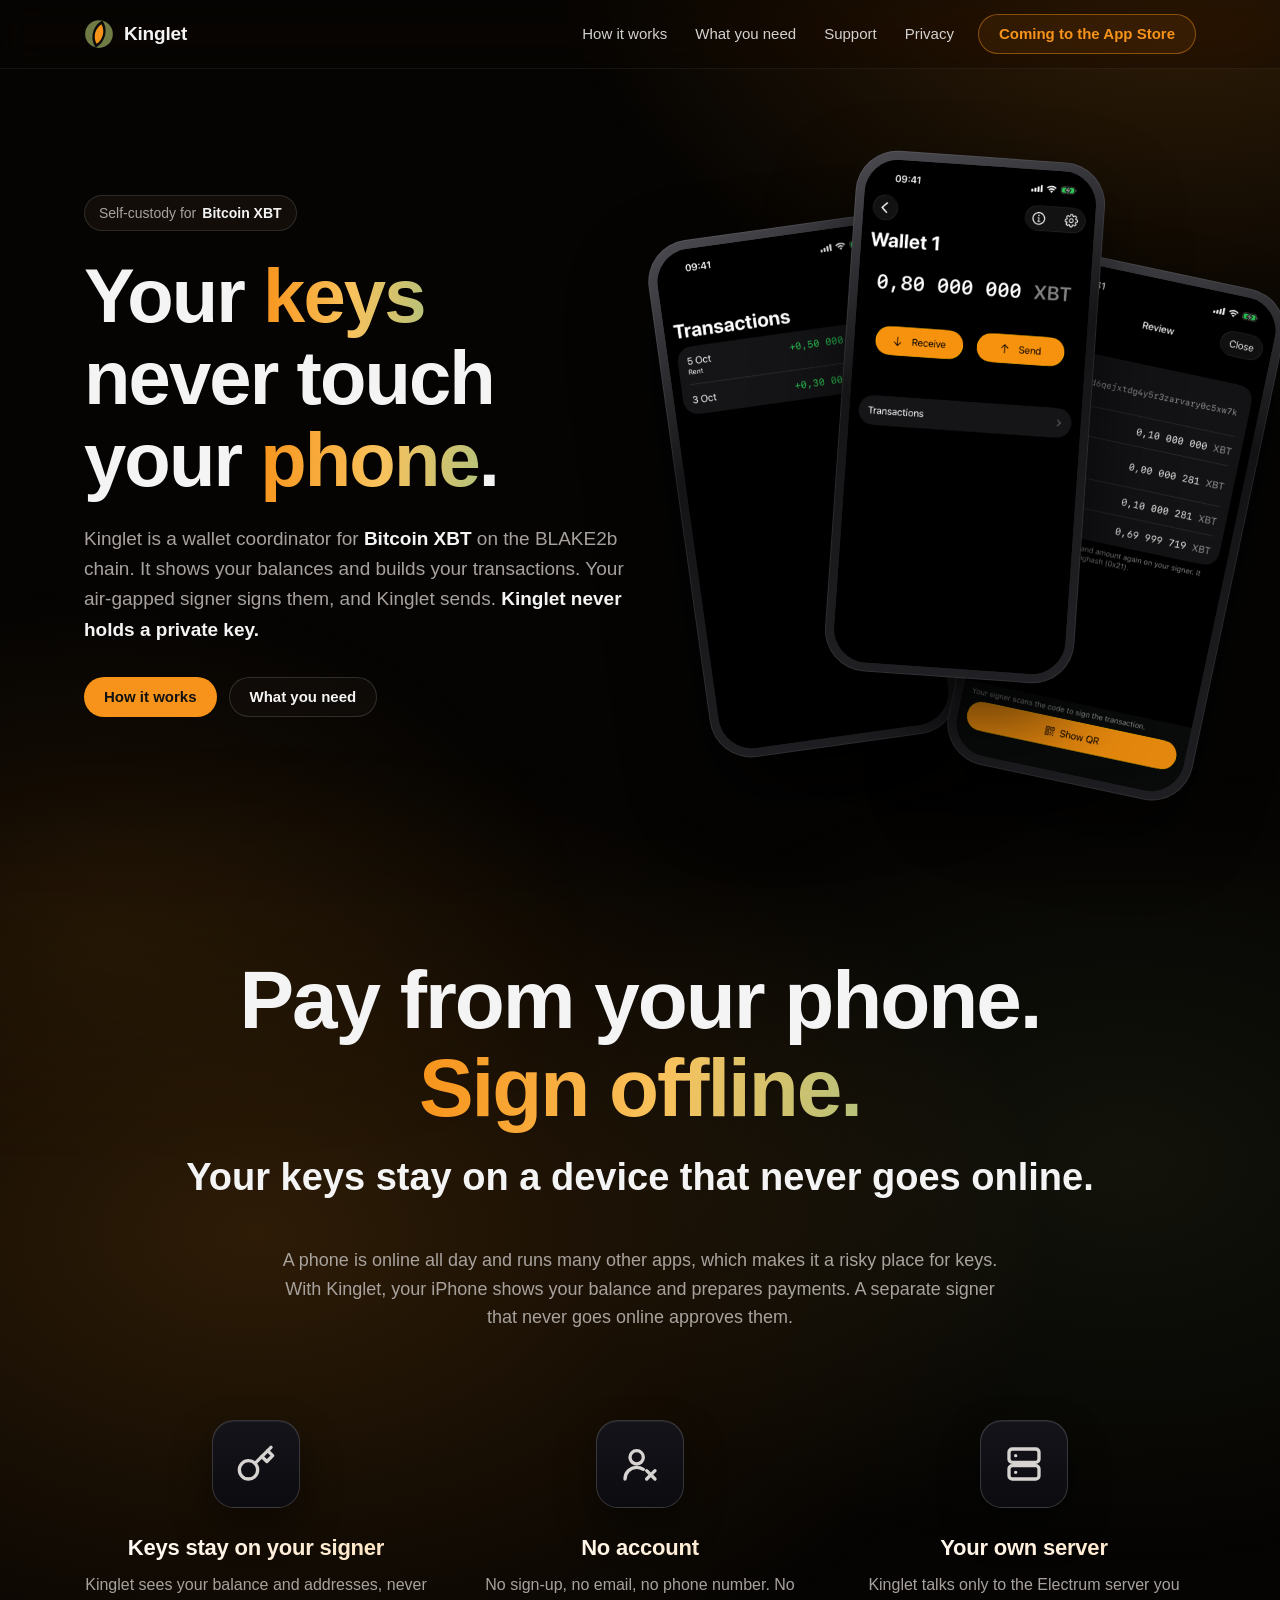
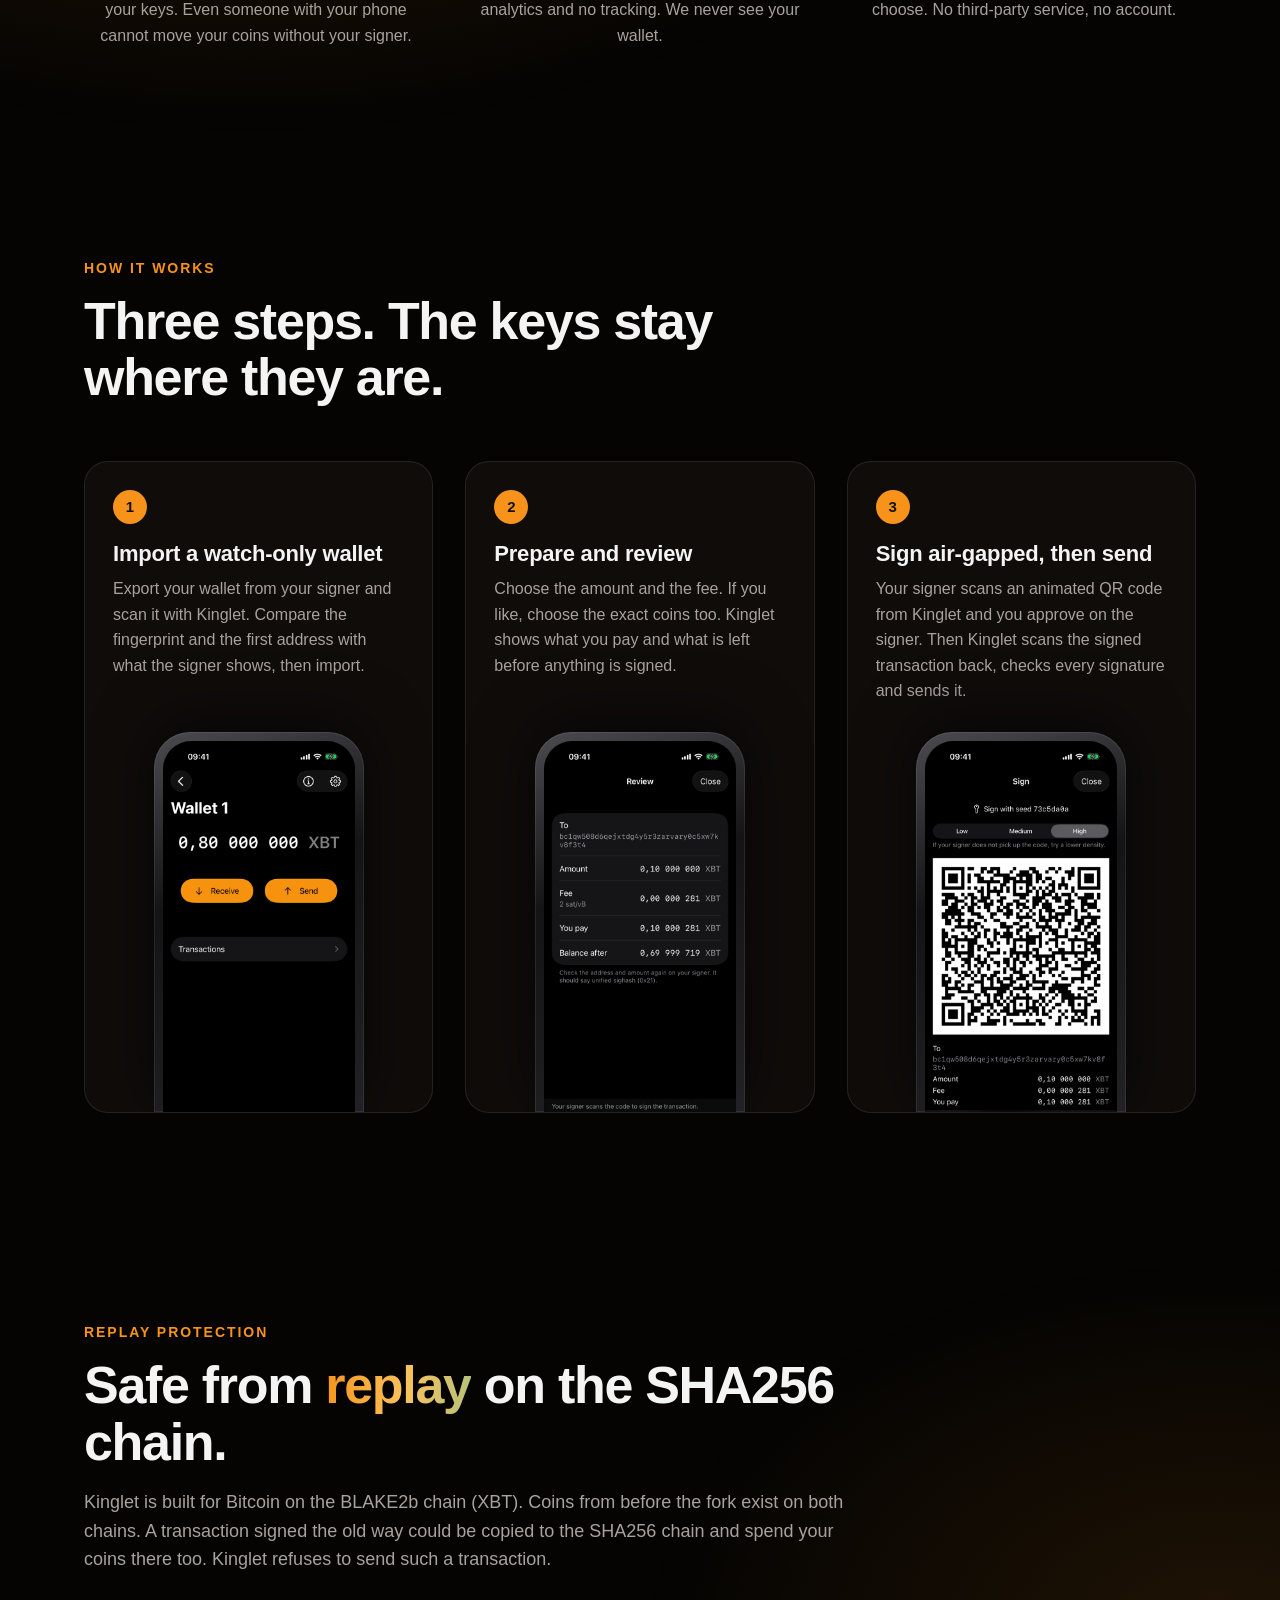
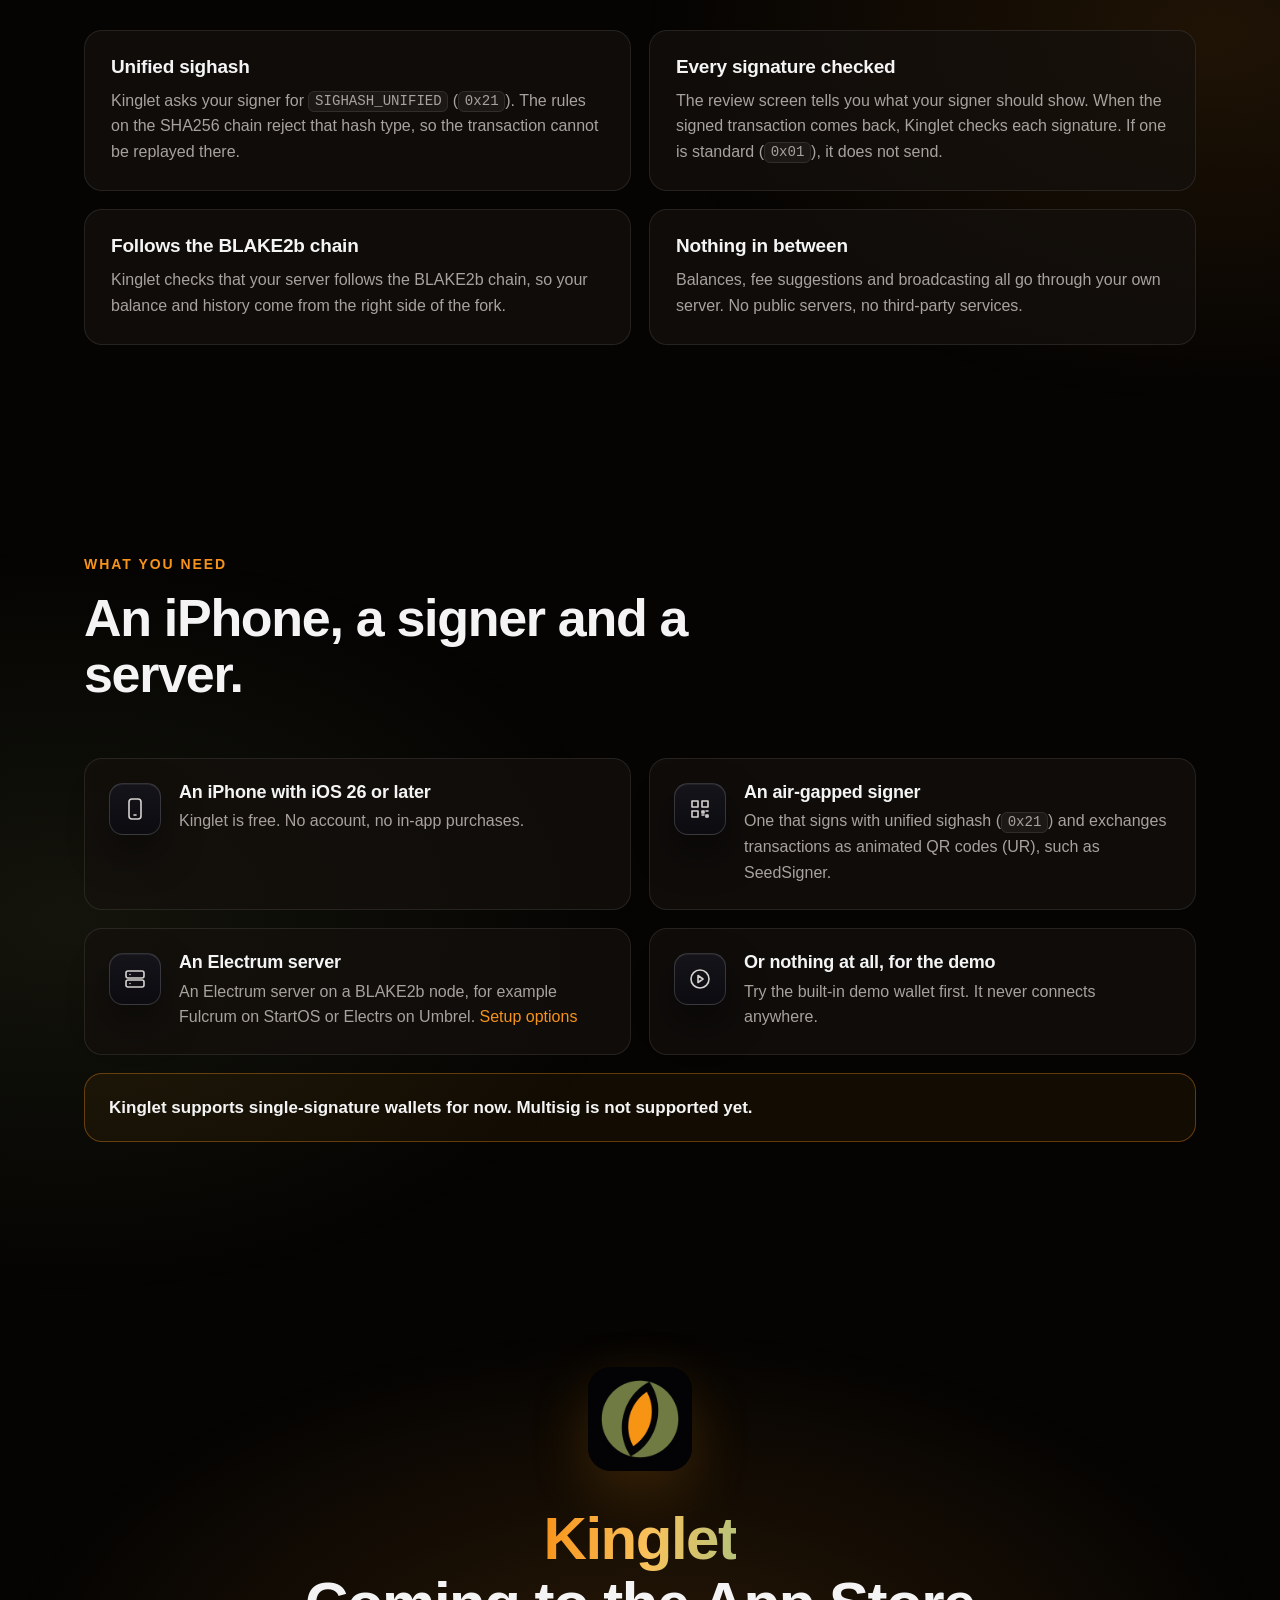
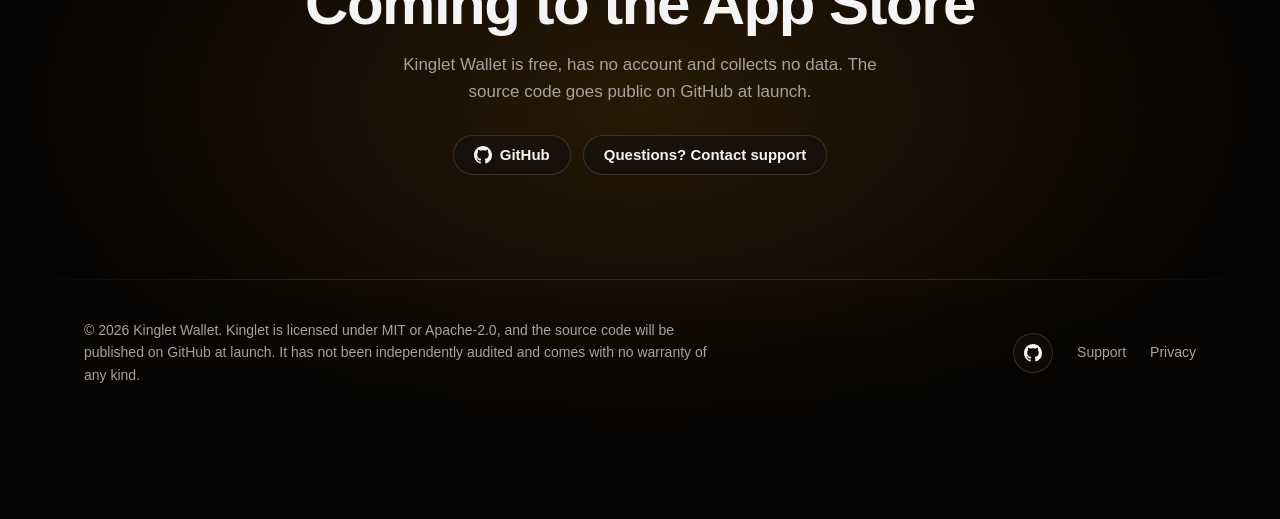
==== index.html @ 5072bebe "Initial site: home, support and privacy policy" ====
<!doctype html>
<html lang="en">
<head>
<meta charset="utf-8">
<meta name="viewport" content="width=device-width, initial-scale=1">
<title>Kinglet Wallet: watch-only wallet for Bitcoin XBT</title>
<meta name="description" content="Kinglet is a free, watch-only wallet coordinator for Bitcoin XBT on iPhone. It shows your balances and builds transactions. Your air-gapped signer signs. Kinglet never holds a private key.">
<meta name="theme-color" content="#050506">
<link rel="icon" href="/assets/img/mark.svg" type="image/svg+xml">
<link rel="apple-touch-icon" href="/assets/img/apple-touch-icon.png">
<link rel="stylesheet" href="/assets/style.css">
</head>
<body>

<header class="site-header">
  <div class="wrap">
    <a class="brand" href="/"><img src="/assets/img/mark.svg" alt="" width="30" height="30">Kinglet</a>
    <nav class="nav" aria-label="Main">
      <a class="hide-sm" href="#how">How it works</a>
      <a class="hide-sm" href="#needs">What you need</a>
      <a href="/support/">Support</a>
      <a href="/privacy/">Privacy</a>
    </nav>
    <span class="pill pill-soon">Coming to the App Store</span>
  </div>
</header>

<main>

<section class="hero glow">
  <div class="wrap">
    <div>
      <span class="eyebrow">Self-custody for <b>Bitcoin XBT</b></span>
      <h1>Your <span class="grad">keys</span> never touch your <span class="grad">phone</span>.</h1>
      <p class="lead">Kinglet is a wallet coordinator for <strong>Bitcoin XBT</strong> on the BLAKE2b chain. It shows your balances and builds your transactions. Your air-gapped signer signs them, and Kinglet sends. <strong>Kinglet never holds a private key.</strong></p>
      <div class="actions">
        <a class="pill pill-solid" href="#how">How it works</a>
        <a class="pill pill-ghost" href="#needs">What you need</a>
      </div>
    </div>
    <div class="phones" aria-hidden="true">
      <div class="phone p1"><img src="/assets/img/transactions.png" alt="" width="600" height="1304"></div>
      <div class="phone p2"><img src="/assets/img/balance.png" alt="" width="600" height="1304"></div>
      <div class="phone p3"><img src="/assets/img/review.png" alt="" width="600" height="1304"></div>
    </div>
  </div>
</section>

<section class="statement center glow">
  <div class="wrap">
    <h2 class="big">Pay from your phone.<br><span class="grad">Sign offline.</span></h2>
    <p class="sub">Your keys stay on a device that never goes online.</p>
    <p class="intro">A phone is online all day and runs many other apps, which makes it a risky place for keys. With Kinglet, your iPhone shows your balance and prepares payments. A separate signer that never goes online approves them.</p>

    <div class="tiles">
      <div class="tile">
        <div class="icon-box" aria-hidden="true">
          <svg viewBox="0 0 24 24" fill="none" stroke="currentColor" stroke-width="2" stroke-linecap="round" stroke-linejoin="round"><circle cx="7.5" cy="15.5" r="5.5"/><path d="m21 2-9.6 9.6"/><path d="m15.5 7.5 3 3L22 7l-3-3"/></svg>
        </div>
        <h3>Keys stay on your signer</h3>
        <p>Kinglet sees your balance and addresses, never your keys. Even someone with your phone cannot move your coins without your signer.</p>
      </div>
      <div class="tile">
        <div class="icon-box" aria-hidden="true">
          <svg viewBox="0 0 24 24" fill="none" stroke="currentColor" stroke-width="2" stroke-linecap="round" stroke-linejoin="round"><circle cx="10" cy="8" r="4"/><path d="M3 21c0-3.9 3.1-7 7-7 1.5 0 2.9.5 4 1.2"/><path d="m16 16 5 5M21 16l-5 5"/></svg>
        </div>
        <h3>No account</h3>
        <p>No sign-up, no email, no phone number. No analytics and no tracking. We never see your wallet.</p>
      </div>
      <div class="tile">
        <div class="icon-box" aria-hidden="true">
          <svg viewBox="0 0 24 24" fill="none" stroke="currentColor" stroke-width="2" stroke-linecap="round" stroke-linejoin="round"><rect x="3" y="3" width="18" height="8" rx="2"/><rect x="3" y="13" width="18" height="8" rx="2"/><path d="M7 7h.01M7 17h.01"/></svg>
        </div>
        <h3>Your own server</h3>
        <p>Kinglet talks only to the Electrum server you choose. No third-party service, no account.</p>
      </div>
    </div>
  </div>
</section>

<section id="how">
  <div class="wrap">
    <div class="section-head">
      <span class="kicker">How it works</span>
      <h2>Three steps. The keys stay where they are.</h2>
    </div>
    <div class="steps">
      <article class="step">
        <span class="step-num">1</span>
        <h3>Import a watch-only wallet</h3>
        <p>Export your wallet from your signer and scan it with Kinglet. Compare the fingerprint and the first address with what the signer shows, then import.</p>
        <div class="phone"><img src="/assets/img/balance.png" alt="Kinglet wallet screen with balance, Receive and Send" width="600" height="1304" loading="lazy"></div>
      </article>
      <article class="step">
        <span class="step-num">2</span>
        <h3>Prepare and review</h3>
        <p>Choose the amount and the fee. If you like, choose the exact coins too. Kinglet shows what you pay and what is left before anything is signed.</p>
        <div class="phone"><img src="/assets/img/review.png" alt="Review screen with address, amount, fee and balance after" width="600" height="1304" loading="lazy"></div>
      </article>
      <article class="step">
        <span class="step-num">3</span>
        <h3>Sign air-gapped, then send</h3>
        <p>Your signer scans an animated QR code from Kinglet and you approve on the signer. Then Kinglet scans the signed transaction back, checks every signature and sends it.</p>
        <div class="phone"><img src="/assets/img/qr.png" alt="Sign screen with an animated QR code for the signer" width="600" height="1304" loading="lazy"></div>
      </article>
    </div>
  </div>
</section>

<section id="replay" class="glow">
  <div class="wrap">
    <div class="section-head">
      <span class="kicker">Replay protection</span>
      <h2>Safe from <span class="grad">replay</span> on the SHA256 chain.</h2>
      <p>Kinglet is built for Bitcoin on the BLAKE2b chain (XBT). Coins from before the fork exist on both chains. A transaction signed the old way could be copied to the SHA256 chain and spend your coins there too. Kinglet refuses to send such a transaction.</p>
    </div>
    <div class="cards cards-2">
      <div class="card">
        <h3>Unified sighash</h3>
        <p>Kinglet asks your signer for <code>SIGHASH_UNIFIED</code> (<code>0x21</code>). The rules on the SHA256 chain reject that hash type, so the transaction cannot be replayed there.</p>
      </div>
      <div class="card">
        <h3>Every signature checked</h3>
        <p>The review screen tells you what your signer should show. When the signed transaction comes back, Kinglet checks each signature. If one is standard (<code>0x01</code>), it does not send.</p>
      </div>
      <div class="card">
        <h3>Follows the BLAKE2b chain</h3>
        <p>Kinglet checks that your server follows the BLAKE2b chain, so your balance and history come from the right side of the fork.</p>
      </div>
      <div class="card">
        <h3>Nothing in between</h3>
        <p>Balances, fee suggestions and broadcasting all go through your own server. No public servers, no third-party services.</p>
      </div>
    </div>
  </div>
</section>

<section id="needs" class="glow">
  <div class="wrap">
    <div class="section-head">
      <span class="kicker">What you need</span>
      <h2>An iPhone, a signer and a server.</h2>
    </div>
    <div class="needs">
      <div class="need">
        <div class="icon-box" aria-hidden="true">
          <svg viewBox="0 0 24 24" fill="none" stroke="currentColor" stroke-width="1.6" stroke-linecap="round" stroke-linejoin="round"><rect x="6" y="2" width="12" height="20" rx="3"/><path d="M11 18h2"/></svg>
        </div>
        <div>
          <h3>An iPhone with iOS 26 or later</h3>
          <p>Kinglet is free. No account, no in-app purchases.</p>
        </div>
      </div>
      <div class="need">
        <div class="icon-box" aria-hidden="true">
          <svg viewBox="0 0 24 24" fill="none" stroke="currentColor" stroke-width="1.6" stroke-linecap="round" stroke-linejoin="round"><path d="M4 4h6v6H4zM14 4h6v6h-6zM4 14h6v6H4z"/><path d="M14 14h2v2h-2zM18 18h2v2h-2zM14 18h2M18 14h2"/></svg>
        </div>
        <div>
          <h3>An air-gapped signer</h3>
          <p>One that signs with unified sighash (<code>0x21</code>) and exchanges transactions as animated QR codes (UR), such as SeedSigner.</p>
        </div>
      </div>
      <div class="need">
        <div class="icon-box" aria-hidden="true">
          <svg viewBox="0 0 24 24" fill="none" stroke="currentColor" stroke-width="1.6" stroke-linecap="round" stroke-linejoin="round"><rect x="3" y="4" width="18" height="7" rx="2"/><rect x="3" y="13" width="18" height="7" rx="2"/><path d="M7 7.5h.01M7 16.5h.01"/></svg>
        </div>
        <div>
          <h3>An Electrum server</h3>
          <p>An Electrum server on a BLAKE2b node, for example Fulcrum on StartOS or Electrs on Umbrel. <a href="https://github.com/bitcoin-blake/awesome-bitcoin-blake#node-packaging" target="_blank" rel="noopener">Setup options</a></p>
        </div>
      </div>
      <div class="need">
        <div class="icon-box" aria-hidden="true">
          <svg viewBox="0 0 24 24" fill="none" stroke="currentColor" stroke-width="1.6" stroke-linecap="round" stroke-linejoin="round"><circle cx="12" cy="12" r="9"/><path d="m10 8.5 5 3.5-5 3.5z"/></svg>
        </div>
        <div>
          <h3>Or nothing at all, for the demo</h3>
          <p>Try the built-in demo wallet first. It never connects anywhere.</p>
        </div>
      </div>
    </div>
    <p class="callout">Kinglet supports single-signature wallets for now. Multisig is not supported yet.</p>
  </div>
</section>

<section class="cta glow">
  <div class="wrap">
    <img class="app-icon" src="/assets/img/icon-256.png" alt="Kinglet app icon" width="104" height="104">
    <h2><span class="grad">Kinglet</span><br>Coming to the App Store</h2>
    <p>Kinglet Wallet is free, has no account and collects no data. The source code goes public on GitHub at launch.</p>
    <div class="actions">
      <a class="pill pill-ghost" href="https://github.com/kingletwallet" target="_blank" rel="noopener"><svg viewBox="0 0 16 16" width="18" height="18" fill="currentColor" aria-hidden="true"><path d="M8 0C3.58 0 0 3.58 0 8c0 3.54 2.29 6.53 5.47 7.59.4.07.55-.17.55-.38 0-.19-.01-.82-.01-1.49-2.01.37-2.53-.49-2.69-.94-.09-.23-.48-.94-.82-1.13-.28-.15-.68-.52-.01-.53.63-.01 1.08.58 1.23.82.72 1.21 1.87.87 2.33.66.07-.52.28-.87.51-1.07-1.78-.2-3.64-.89-3.64-3.95 0-.87.31-1.59.82-2.15-.08-.2-.36-1.02.08-2.12 0 0 .67-.21 2.2.82.64-.18 1.32-.27 2-.27.68 0 1.36.09 2 .27 1.53-1.04 2.2-.82 2.2-.82.44 1.1.16 1.92.08 2.12.51.56.82 1.27.82 2.15 0 3.07-1.87 3.75-3.65 3.95.29.25.54.73.54 1.48 0 1.07-.01 1.93-.01 2.2 0 .21.15.46.55.38A8.013 8.013 0 0 0 16 8c0-4.42-3.58-8-8-8z"/></svg>GitHub</a>
      <a class="pill pill-ghost" href="/support/">Questions? Contact support</a>
    </div>
  </div>
</section>

</main>

<footer class="site-footer">
  <div class="wrap">
    <p class="legal">© 2026 Kinglet Wallet. Kinglet is licensed under MIT or Apache-2.0, and the source code will be published on GitHub at launch. It has not been independently audited and comes with no warranty of any kind.</p>
    <nav aria-label="Footer">
      <a class="gh" href="https://github.com/kingletwallet" aria-label="Kinglet on GitHub" target="_blank" rel="noopener"><svg viewBox="0 0 16 16" width="18" height="18" fill="currentColor" aria-hidden="true"><path d="M8 0C3.58 0 0 3.58 0 8c0 3.54 2.29 6.53 5.47 7.59.4.07.55-.17.55-.38 0-.19-.01-.82-.01-1.49-2.01.37-2.53-.49-2.69-.94-.09-.23-.48-.94-.82-1.13-.28-.15-.68-.52-.01-.53.63-.01 1.08.58 1.23.82.72 1.21 1.87.87 2.33.66.07-.52.28-.87.51-1.07-1.78-.2-3.64-.89-3.64-3.95 0-.87.31-1.59.82-2.15-.08-.2-.36-1.02.08-2.12 0 0 .67-.21 2.2.82.64-.18 1.32-.27 2-.27.68 0 1.36.09 2 .27 1.53-1.04 2.2-.82 2.2-.82.44 1.1.16 1.92.08 2.12.51.56.82 1.27.82 2.15 0 3.07-1.87 3.75-3.65 3.95.29.25.54.73.54 1.48 0 1.07-.01 1.93-.01 2.2 0 .21.15.46.55.38A8.013 8.013 0 0 0 16 8c0-4.42-3.58-8-8-8z"/></svg></a>
      <a href="/support/">Support</a>
      <a href="/privacy/">Privacy</a>
    </nav>
  </div>
</footer>

</body>
</html>
---- assets/style.css ----
:root {
  --bg: #050403;
  --surface: rgba(22, 18, 15, 0.66);
  --surface-2: #1c1815;
  --line: rgba(255, 255, 255, 0.09);
  --text: #f4f4f5;
  --muted: #a8a29e;
  --orange: #f7931a;
  --gold: #f9c25c;
  --olive: #6f7a45;
  --olive-light: #b6c27a;
  --grad: linear-gradient(95deg, var(--orange) 0%, var(--gold) 55%, var(--olive-light) 100%);
  --radius: 18px;
  --max: 1160px;
  --header: 68px;
  color-scheme: dark;
}

* { box-sizing: border-box; }

html { scroll-behavior: smooth; background: var(--bg); }

body {
  margin: 0;
  background: var(--bg);
  color: var(--text);
  font-family: -apple-system, BlinkMacSystemFont, "SF Pro Text", "Inter", "Segoe UI", Roboto, "Helvetica Neue", Arial, sans-serif;
  font-size: 17px;
  line-height: 1.6;
  -webkit-font-smoothing: antialiased;
  overflow-x: clip;
}

a { color: var(--orange); text-decoration: none; }
a:hover { text-decoration: underline; }

code {
  font-family: ui-monospace, "SF Mono", Menlo, Consolas, monospace;
  font-size: 0.88em;
  background: var(--surface-2);
  border: 1px solid var(--line);
  border-radius: 6px;
  padding: 0.1em 0.4em;
}

.wrap { max-width: var(--max); margin: 0 auto; padding: 0 24px; position: relative; }

/* Glows: soft color fields that fade to black. They are pseudo-elements that
   reach past their section, so no section edge ever cuts a gradient. */

.glow { position: relative; isolation: isolate; }
.glow::before {
  content: "";
  position: absolute;
  z-index: -1;
  pointer-events: none;
  inset: -240px 0;
  background: var(--glow);
  -webkit-mask-image: linear-gradient(180deg, transparent 0%, #000 22%, #000 78%, transparent 100%);
  mask-image: linear-gradient(180deg, transparent 0%, #000 22%, #000 78%, transparent 100%);
}

/* Header */

.site-header {
  position: fixed;
  top: 0;
  left: 0;
  right: 0;
  z-index: 20;
  background: rgba(10, 7, 5, 0.32);
  backdrop-filter: saturate(170%) blur(18px);
  -webkit-backdrop-filter: saturate(170%) blur(18px);
  border-bottom: 1px solid rgba(255, 255, 255, 0.06);
}
.site-header .wrap { display: flex; align-items: center; gap: 24px; height: var(--header); }

.brand { display: flex; align-items: center; gap: 10px; color: var(--text); font-weight: 700; font-size: 19px; letter-spacing: -0.01em; }
.brand:hover { text-decoration: none; }
.brand img { width: 30px; height: 30px; }

.nav { display: flex; gap: 28px; margin-left: auto; }
.nav a { color: var(--text); font-size: 15px; opacity: 0.85; }
.nav a:hover { opacity: 1; text-decoration: none; }
.nav a[aria-current="page"] { color: var(--orange); opacity: 1; }

.pill {
  display: inline-flex;
  align-items: center;
  gap: 8px;
  border-radius: 999px;
  padding: 10px 20px;
  font-weight: 600;
  font-size: 15px;
  line-height: 1.2;
  white-space: nowrap;
}
.pill:hover { text-decoration: none; }
.pill-solid { background: var(--orange); color: #111; }
.pill-solid:hover { background: #ffa53a; }
.pill-ghost { border: 1px solid rgba(255, 255, 255, 0.14); color: var(--text); background: rgba(20, 16, 13, 0.6); }
.pill-ghost:hover { border-color: rgba(255, 255, 255, 0.26); }
.pill-soon { border: 1px solid rgba(247, 147, 26, 0.45); color: var(--orange); background: rgba(247, 147, 26, 0.08); cursor: default; }

main { padding-top: var(--header); }

/* Hero */

.hero {
  position: relative;
  padding: 88px 0 96px;
  overflow-x: clip;
  --glow:
    radial-gradient(900px 620px at 92% 18%, rgba(247, 147, 26, 0.20), rgba(247, 147, 26, 0) 70%),
    radial-gradient(700px 520px at 8% 85%, rgba(247, 147, 26, 0.10), rgba(247, 147, 26, 0) 70%);
}
.hero::before { inset: -400px 0 -320px; }

.hero .wrap {
  z-index: 1;
  display: grid;
  grid-template-columns: 1fr 1fr;
  gap: 32px;
  align-items: center;
}

.eyebrow {
  display: inline-flex;
  align-items: center;
  gap: 6px;
  border: 1px solid rgba(255, 255, 255, 0.12);
  background: rgba(30, 22, 15, 0.55);
  border-radius: 999px;
  padding: 6px 14px;
  font-size: 14px;
  color: var(--muted);
}
.eyebrow b { color: var(--text); font-weight: 600; }

h1, h2, h3 { letter-spacing: -0.025em; line-height: 1.08; margin: 0; }

.hero h1 { font-size: clamp(44px, 6.2vw, 76px); font-weight: 800; margin: 24px 0 22px; }

.grad {
  background: var(--grad);
  -webkit-background-clip: text;
  background-clip: text;
  color: transparent;
}

.lead { font-size: 19px; color: var(--muted); max-width: 34em; margin: 0 0 32px; }
.lead strong { color: var(--text); font-weight: 600; }

.actions { display: flex; flex-wrap: wrap; gap: 12px; }

/* Hero phones */

.phones { position: relative; height: 600px; }
.phones .phone { position: absolute; width: 250px; }
.phones .p1 { left: 4%; top: 70px; transform: rotate(-8deg); }
.phones .p2 { left: 34%; top: 0; z-index: 2; transform: rotate(4deg); }
.phones .p3 { left: 62%; top: 110px; transform: rotate(12deg); opacity: 0.92; }

/* Flat phone used in the step cards */

.phone {
  position: relative;
  border-radius: 42px;
  padding: 9px;
  background: linear-gradient(160deg, #4a4a50, #141416 40%, #222226);
  box-shadow: 0 40px 80px rgba(0, 0, 0, 0.65), 0 0 0 1px rgba(255, 255, 255, 0.08) inset;
}
.phone img { display: block; width: 100%; height: auto; border-radius: 34px; background: #000; }

/* Sections */

section { padding: 104px 0; }
section[id] { scroll-margin-top: var(--header); }

.center { text-align: center; }

.big { font-size: clamp(40px, 6.4vw, 84px); font-weight: 800; }
.sub { font-size: clamp(24px, 3.2vw, 38px); font-weight: 700; margin-top: 14px; }
.intro { max-width: 40em; margin: 28px auto 0; color: var(--muted); font-size: 18px; }

.statement {
  --glow:
    radial-gradient(1100px 700px at 20% 45%, rgba(247, 147, 26, 0.17), rgba(247, 147, 26, 0) 72%),
    radial-gradient(800px 560px at 88% 40%, rgba(111, 122, 69, 0.13), rgba(111, 122, 69, 0) 72%);
}

.tiles { display: grid; grid-template-columns: repeat(3, 1fr); gap: 40px; margin-top: 88px; }
.tile { text-align: center; }
.tile h3 {
  font-size: 22px;
  margin: 28px 0 12px;
  letter-spacing: -0.01em;
  background: linear-gradient(90deg, #ffffff 0%, #ffe2bd 100%);
  -webkit-background-clip: text;
  background-clip: text;
  color: transparent;
}
.tile p { color: var(--muted); margin: 0 auto; max-width: 22em; font-size: 16px; }

.icon-box {
  width: 88px;
  height: 88px;
  margin: 0 auto;
  border-radius: 22px;
  border: 1.5px solid rgba(255, 255, 255, 0.16);
  background: linear-gradient(180deg, #15141a 0%, #0c0b10 100%);
  display: grid;
  place-items: center;
  color: #d6d3d1;
  box-shadow: 0 1px 0 rgba(255, 255, 255, 0.06) inset, 0 18px 40px rgba(0, 0, 0, 0.45);
}
.icon-box svg { width: 40px; height: 40px; }

.section-head { max-width: 760px; margin-bottom: 56px; }
.section-head h2 { font-size: clamp(32px, 4.4vw, 52px); font-weight: 800; }
.section-head p { color: var(--muted); font-size: 18px; margin: 18px 0 0; }
.kicker {
  display: block;
  font-size: 14px;
  font-weight: 700;
  letter-spacing: 0.14em;
  text-transform: uppercase;
  color: var(--orange);
  margin-bottom: 14px;
}

/* Steps */

.steps { display: grid; grid-template-columns: repeat(3, 1fr); gap: 32px; }
.step {
  background: var(--surface);
  border: 1px solid var(--line);
  border-radius: 24px;
  padding: 28px 28px 0;
  overflow: hidden;
  display: flex;
  flex-direction: column;
}
.step-num {
  width: 34px;
  height: 34px;
  border-radius: 50%;
  display: grid;
  place-items: center;
  font-weight: 700;
  font-size: 15px;
  color: #111;
  background: var(--orange);
}
.step h3 { font-size: 22px; margin: 18px 0 10px; letter-spacing: -0.01em; }
.step p { color: var(--muted); margin: 0 0 28px; font-size: 16px; }
.step .phone {
  width: 72%;
  max-width: 250px;
  height: 380px;
  overflow: hidden;
  margin: auto auto 0;
  padding-bottom: 0;
  border-radius: 36px 36px 0 0;
  box-shadow: 0 -10px 60px rgba(0, 0, 0, 0.5), 0 0 0 1px rgba(255, 255, 255, 0.08) inset;
}
.step .phone img { border-radius: 28px 28px 0 0; }

/* Cards */

#replay {
  --glow: radial-gradient(800px 520px at 95% 50%, rgba(247, 147, 26, 0.11), rgba(247, 147, 26, 0) 72%);
}

.cards { display: grid; grid-template-columns: repeat(3, 1fr); gap: 18px; }
.cards-2 { grid-template-columns: repeat(2, 1fr); }
.card { background: var(--surface); border: 1px solid var(--line); border-radius: var(--radius); padding: 26px; }
.card h3 { font-size: 19px; margin-bottom: 10px; letter-spacing: -0.01em; }
.card p { margin: 0; color: var(--muted); font-size: 16px; }

/* Requirements */

#needs {
  --glow: radial-gradient(800px 520px at 5% 55%, rgba(111, 122, 69, 0.14), rgba(111, 122, 69, 0) 72%);
}

.needs { display: grid; grid-template-columns: 1fr 1fr; gap: 18px; }
.need { display: flex; gap: 18px; background: var(--surface); border: 1px solid var(--line); border-radius: var(--radius); padding: 24px; }
.need .icon-box { width: 52px; height: 52px; border-radius: 14px; flex: none; margin: 0; }
.need .icon-box svg { width: 24px; height: 24px; }
.need h3 { font-size: 18px; margin-bottom: 6px; letter-spacing: -0.01em; }
.need p { margin: 0; color: var(--muted); font-size: 16px; }

.callout {
  margin-top: 18px;
  border: 1px solid rgba(247, 147, 26, 0.35);
  background: rgba(247, 147, 26, 0.06);
  border-radius: var(--radius);
  padding: 20px 24px;
  font-weight: 600;
}

/* CTA */

.cta {
  text-align: center;
  --glow: radial-gradient(900px 520px at 50% 62%, rgba(247, 147, 26, 0.15), rgba(247, 147, 26, 0) 72%);
}
.cta img.app-icon { width: 104px; height: 104px; border-radius: 23px; box-shadow: 0 20px 60px rgba(247, 147, 26, 0.18); }
.cta h2 { font-size: clamp(36px, 5vw, 60px); font-weight: 800; margin: 28px 0 14px; }
.cta p { color: var(--muted); margin: 0 auto 30px; max-width: 30em; }
.cta .actions { justify-content: center; }

/* Footer */

.site-footer { position: relative; padding: 40px 0 56px; color: var(--muted); font-size: 14px; }
.site-footer .wrap { display: flex; flex-wrap: wrap; gap: 16px 32px; justify-content: space-between; align-items: center; }
.site-footer nav { display: flex; gap: 24px; }
.site-footer .legal { margin: 0; max-width: 46em; }
.site-footer a { color: var(--muted); }
.site-footer a:hover { color: var(--text); text-decoration: none; }

/* Text pages (support, privacy) */

.page {
  padding: 72px 0 96px;
  --glow: radial-gradient(900px 520px at 85% 0%, rgba(247, 147, 26, 0.13), rgba(247, 147, 26, 0) 72%);
}
.page::before { inset: -300px 0 0; }
.page .wrap { max-width: 780px; }
.page h1 { font-size: clamp(38px, 5vw, 56px); font-weight: 800; margin-bottom: 16px; }
.page .lead { margin-bottom: 48px; }
.page h2 { font-size: 26px; margin: 48px 0 14px; letter-spacing: -0.015em; }
.page h3 { font-size: 19px; margin: 28px 0 8px; letter-spacing: -0.01em; }
.page p, .page li { color: #d6d3d1; }
.page ul { padding-left: 1.2em; }
.page li { margin: 6px 0; }
.page .meta { color: var(--muted); font-size: 15px; }

.contact {
  display: flex;
  flex-wrap: wrap;
  align-items: center;
  justify-content: space-between;
  gap: 16px;
  background: var(--surface);
  border: 1px solid var(--line);
  border-radius: var(--radius);
  padding: 24px 28px;
}
.contact p { margin: 0; }
.contact .addr { font-size: 20px; font-weight: 600; color: var(--text); }

details { border-bottom: 1px solid var(--line); padding: 18px 0; }
details summary {
  cursor: pointer;
  font-weight: 600;
  font-size: 18px;
  list-style: none;
  display: flex;
  justify-content: space-between;
  gap: 16px;
}
details summary::-webkit-details-marker { display: none; }
details summary::after { content: "+"; color: var(--orange); font-weight: 400; font-size: 22px; line-height: 1; }
details[open] summary::after { content: "\2212"; }
details p { margin: 12px 0 0; }

/* Responsive */

@media (max-width: 960px) {
  .hero { padding-top: 56px; }
  .hero .wrap { grid-template-columns: 1fr; }
  .phones { height: 520px; max-width: 560px; width: 100%; margin: 0 auto; }
  .phones .phone { width: 210px; }
  .steps, .cards, .cards-2 { grid-template-columns: 1fr; }
  .step .phone { width: 60%; }
  .tiles { grid-template-columns: 1fr; gap: 56px; margin-top: 64px; }
  .needs { grid-template-columns: 1fr; }
}

@media (max-width: 640px) {
  body { font-size: 16px; }
  .wrap { padding: 0 16px; }
  .nav { gap: 18px; }
  .nav .hide-sm { display: none; }
  .site-header .pill { display: none; }
  section { padding: 80px 0; }
  .phones { height: 420px; }
  .phones .phone { width: 160px; border-radius: 30px; padding: 6px; }
  .phones .phone img { border-radius: 25px; }
  .phones .p1 { left: 0; top: 60px; }
  .phones .p2 { left: 28%; }
  .phones .p3 { left: 56%; top: 90px; }
}

.site-footer nav { align-items: center; }
.site-footer .gh {
  display: grid;
  place-items: center;
  width: 40px;
  height: 40px;
  border-radius: 50%;
  border: 1px solid rgba(255, 255, 255, 0.14);
  background: rgba(20, 16, 13, 0.6);
  color: var(--text);
}
.site-footer .gh:hover { border-color: rgba(255, 255, 255, 0.3); }

/* Footer divider that fades out at both ends */
.site-footer::before {
  content: "";
  position: absolute;
  top: 0;
  left: 0;
  right: 0;
  height: 1px;
  background: linear-gradient(90deg, rgba(255, 255, 255, 0) 0%, rgba(255, 255, 255, 0.12) 30%, rgba(255, 255, 255, 0.12) 70%, rgba(255, 255, 255, 0) 100%);
}
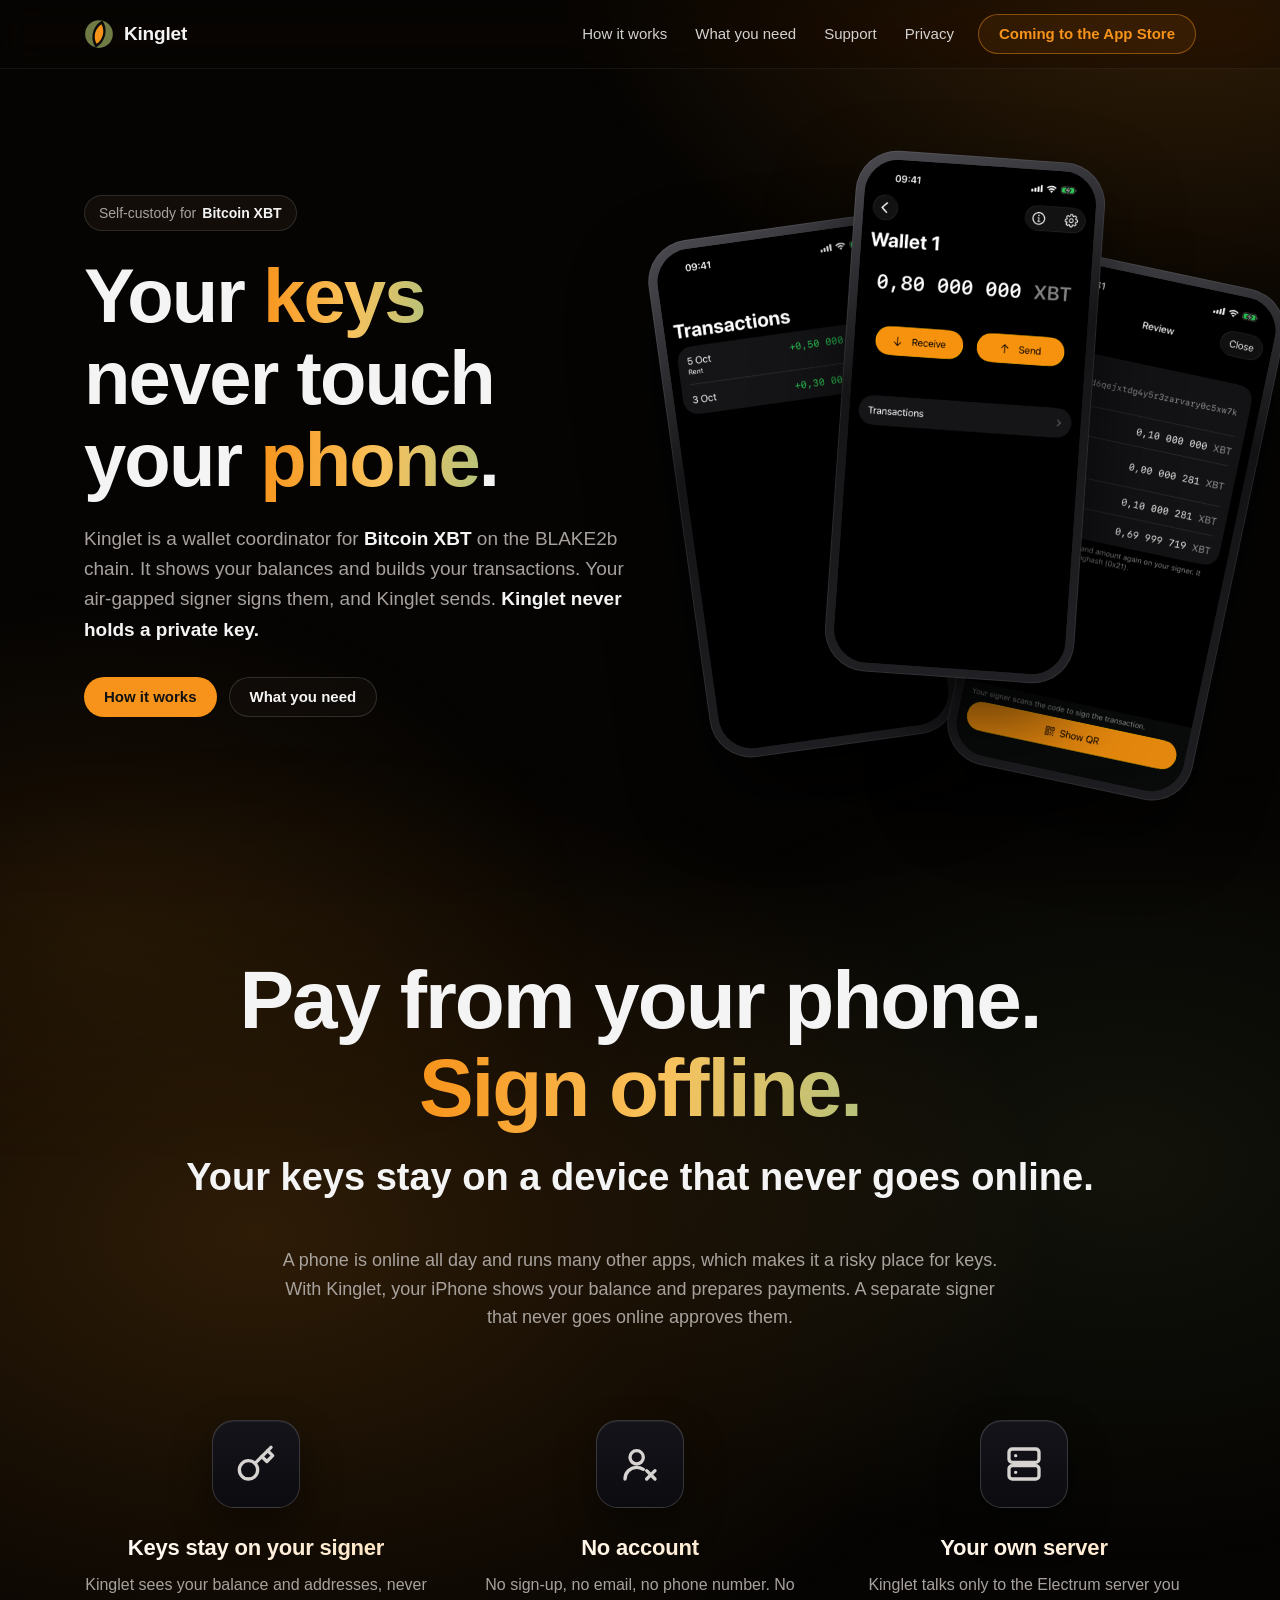
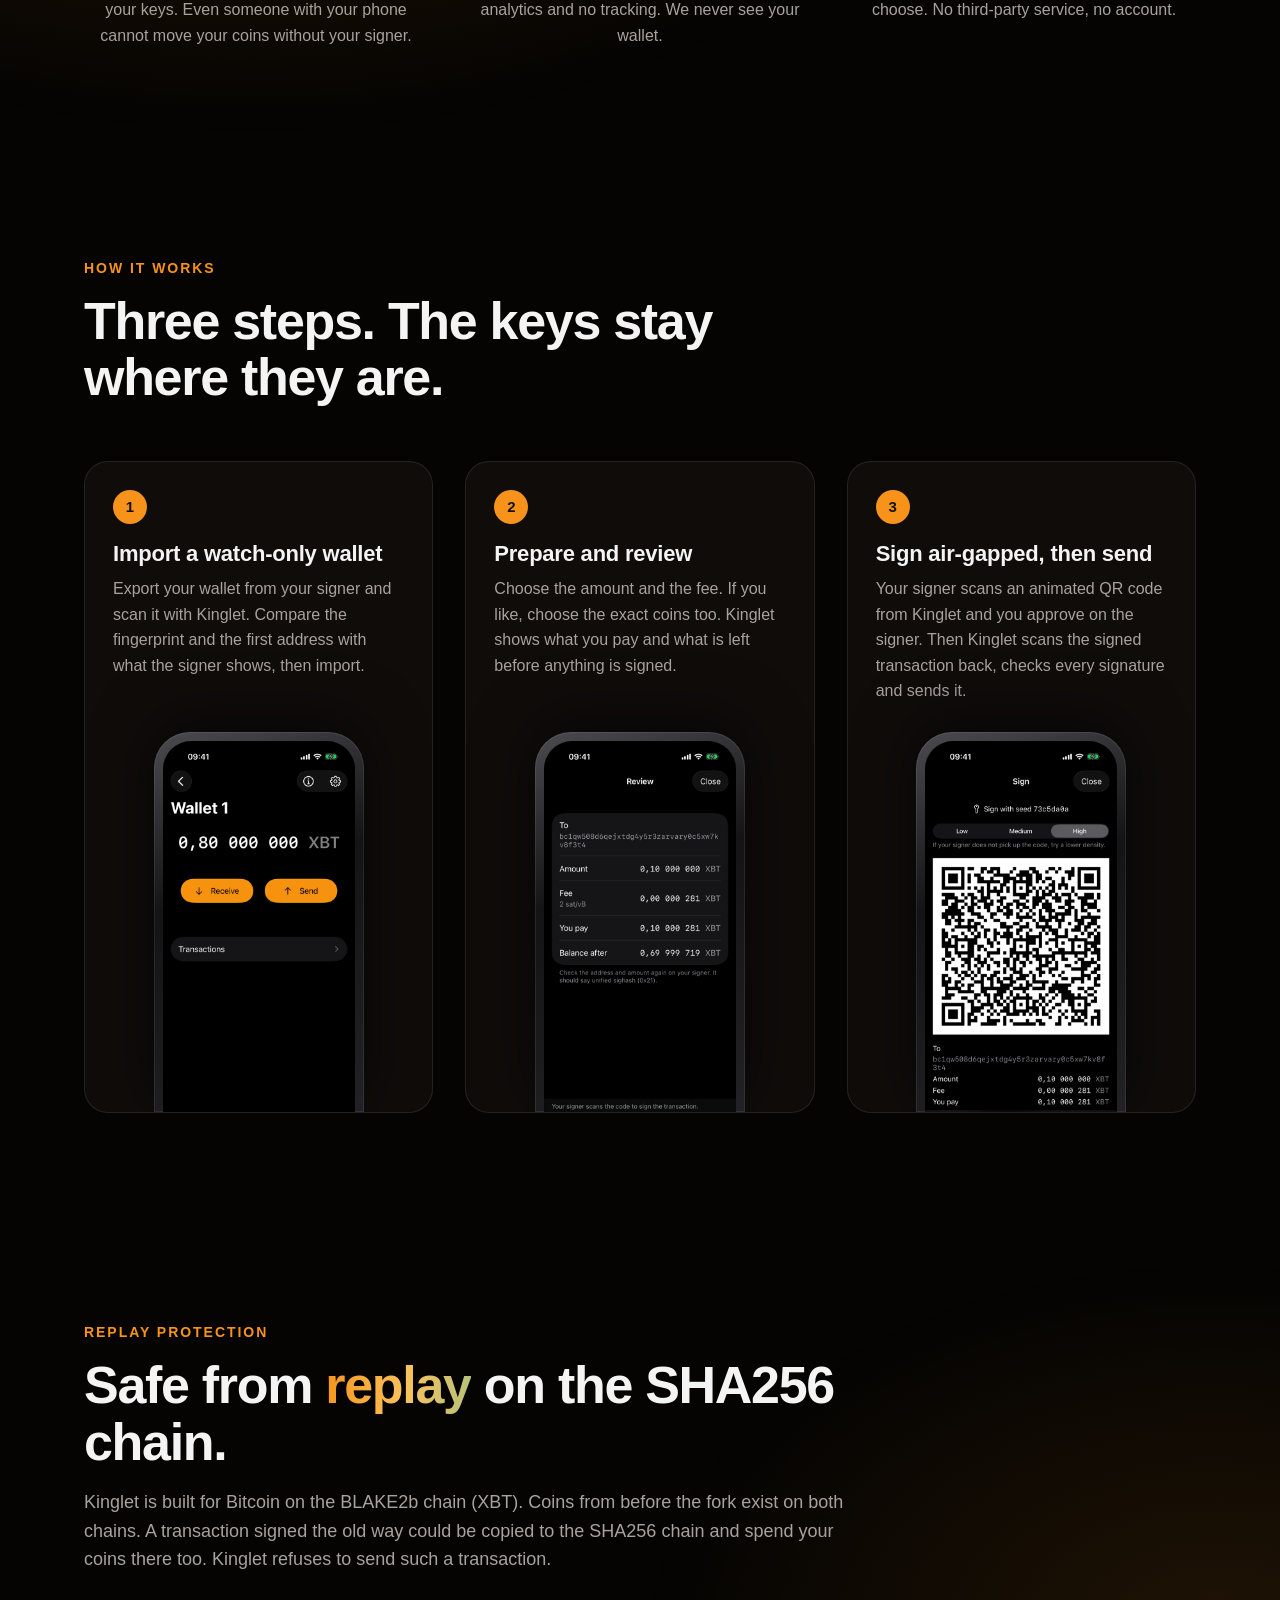
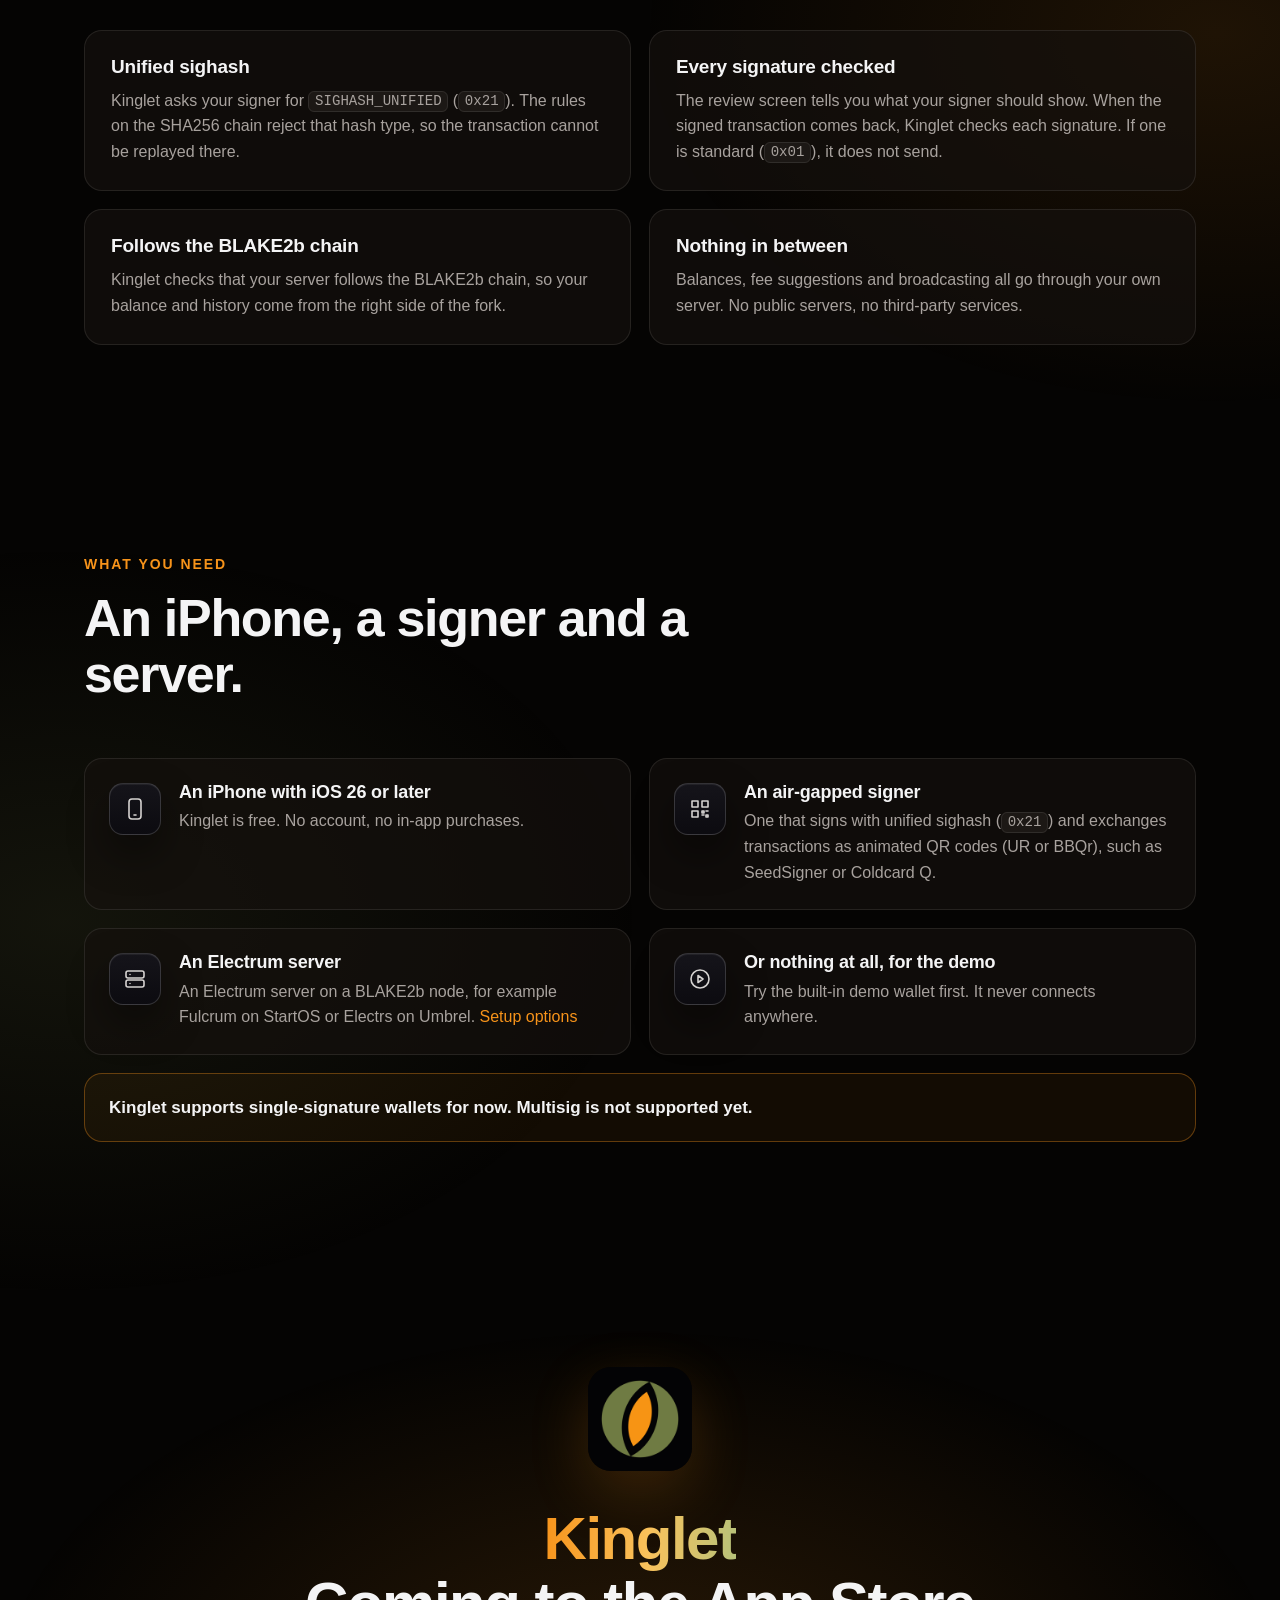
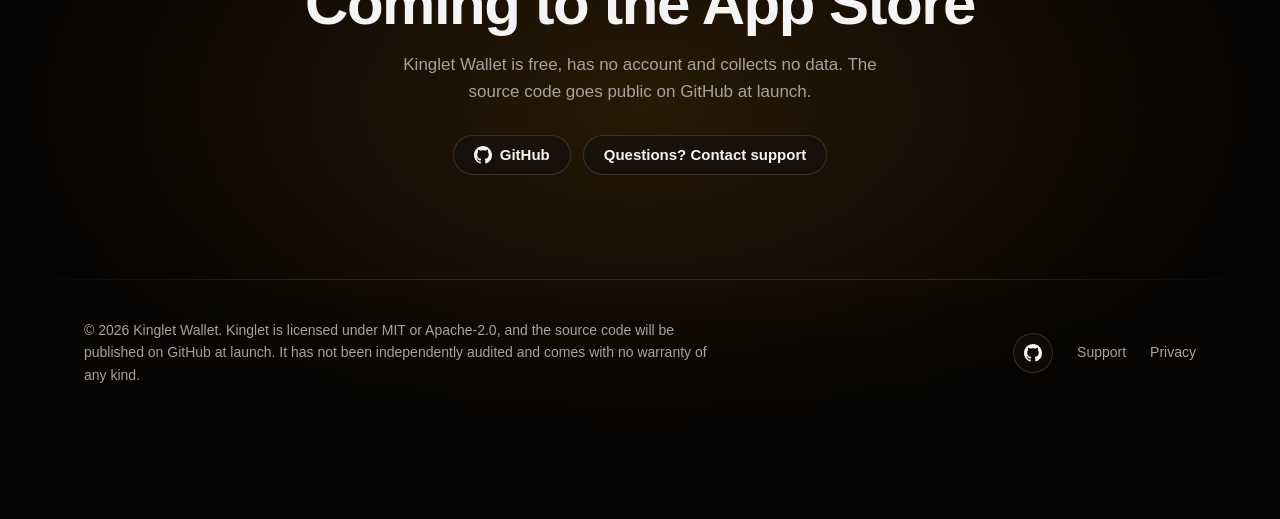
==== commit 7302f4c1: "Add Coldcard Q and BBQr to signer requirements" ====
--- a/index.html
+++ b/index.html
@@ -157,7 +157,7 @@
         </div>
         <div>
           <h3>An air-gapped signer</h3>
-          <p>One that signs with unified sighash (<code>0x21</code>) and exchanges transactions as animated QR codes (UR), such as SeedSigner.</p>
+          <p>One that signs with unified sighash (<code>0x21</code>) and exchanges transactions as animated QR codes (UR or BBQr), such as SeedSigner or Coldcard Q.</p>
         </div>
       </div>
       <div class="need">
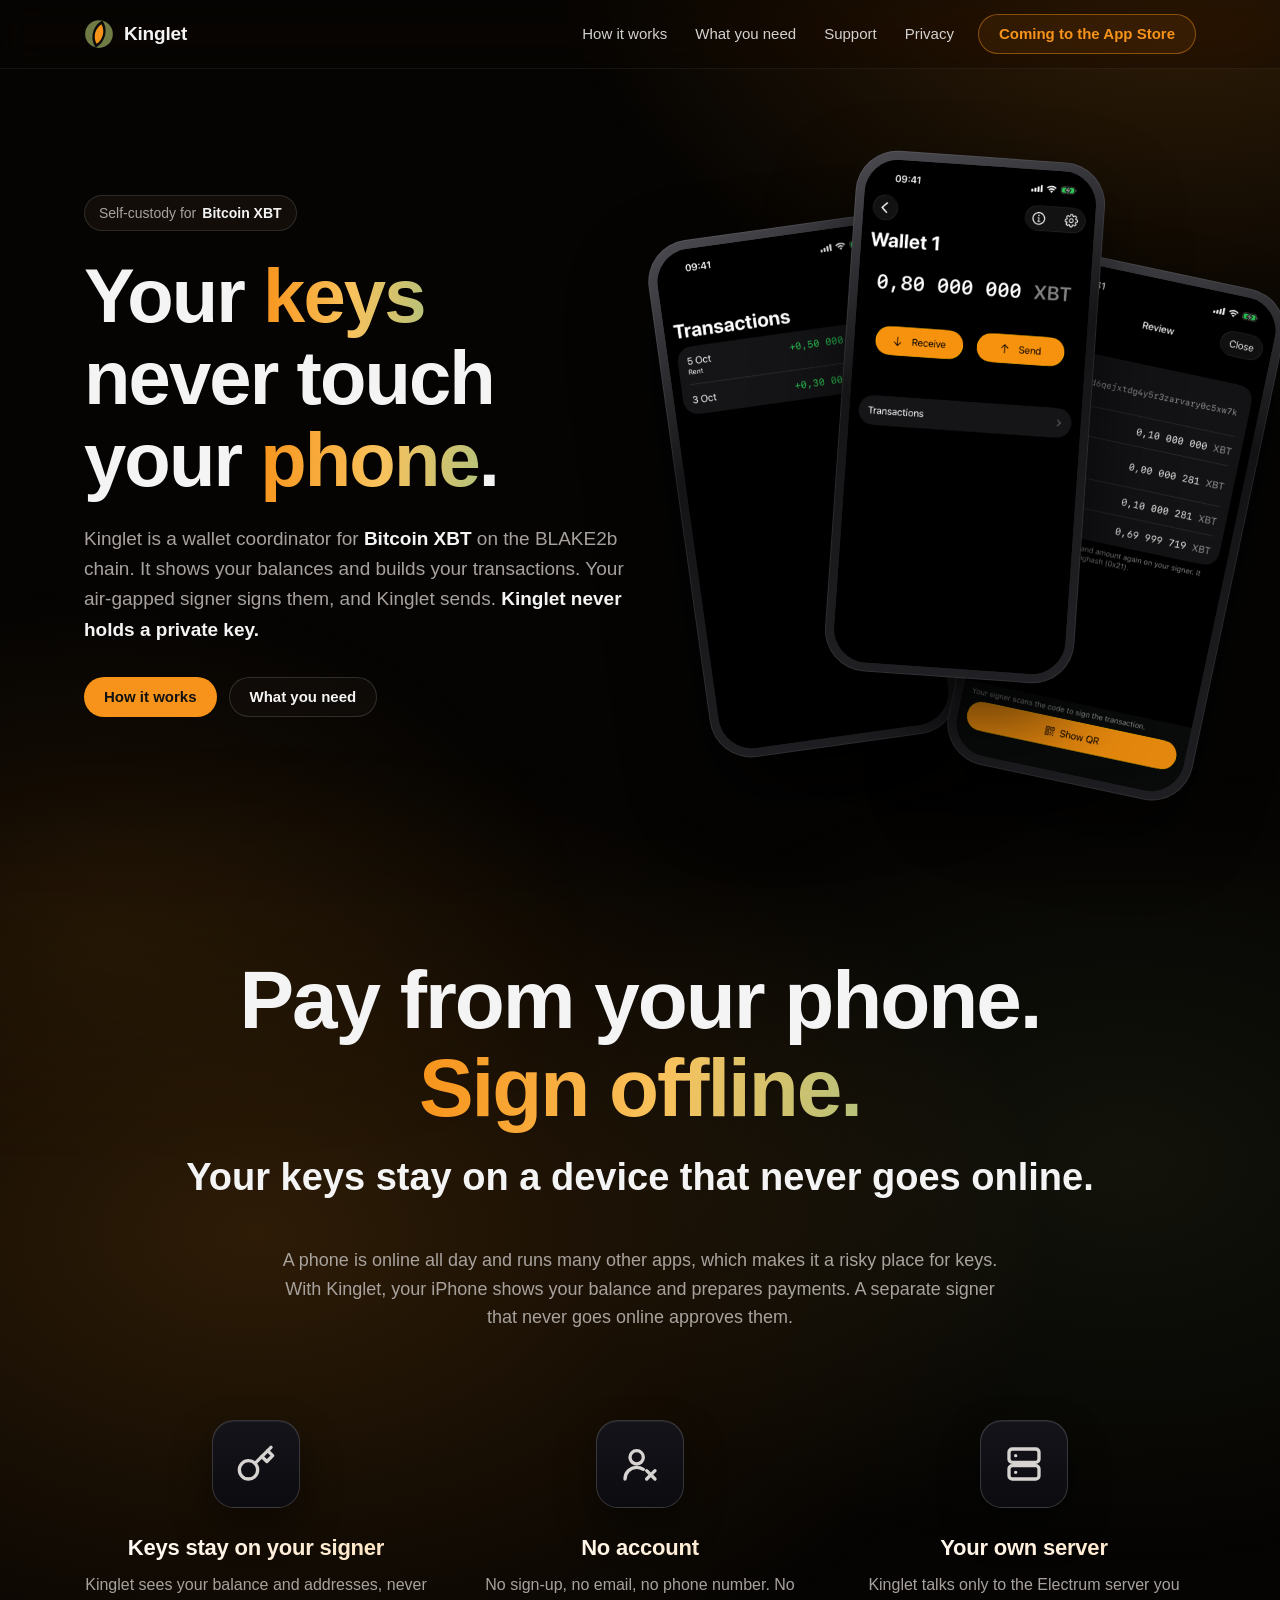
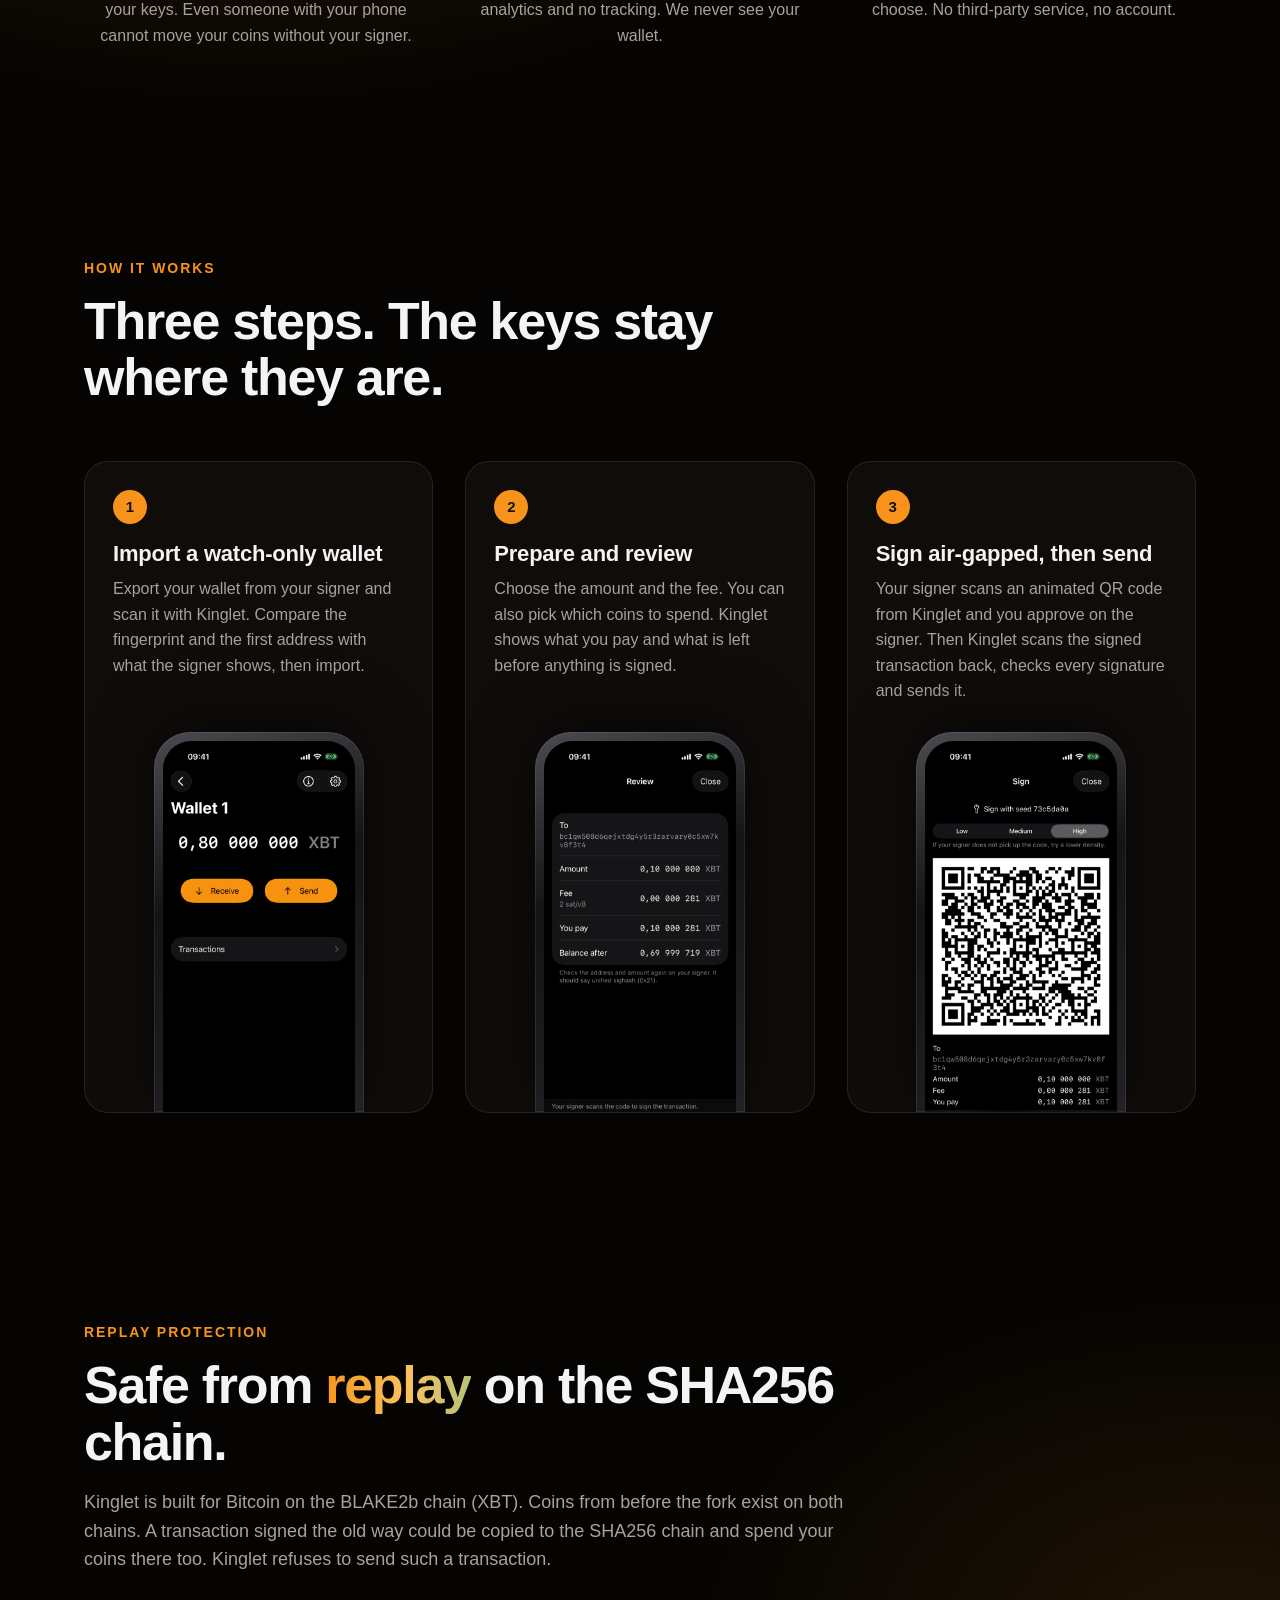
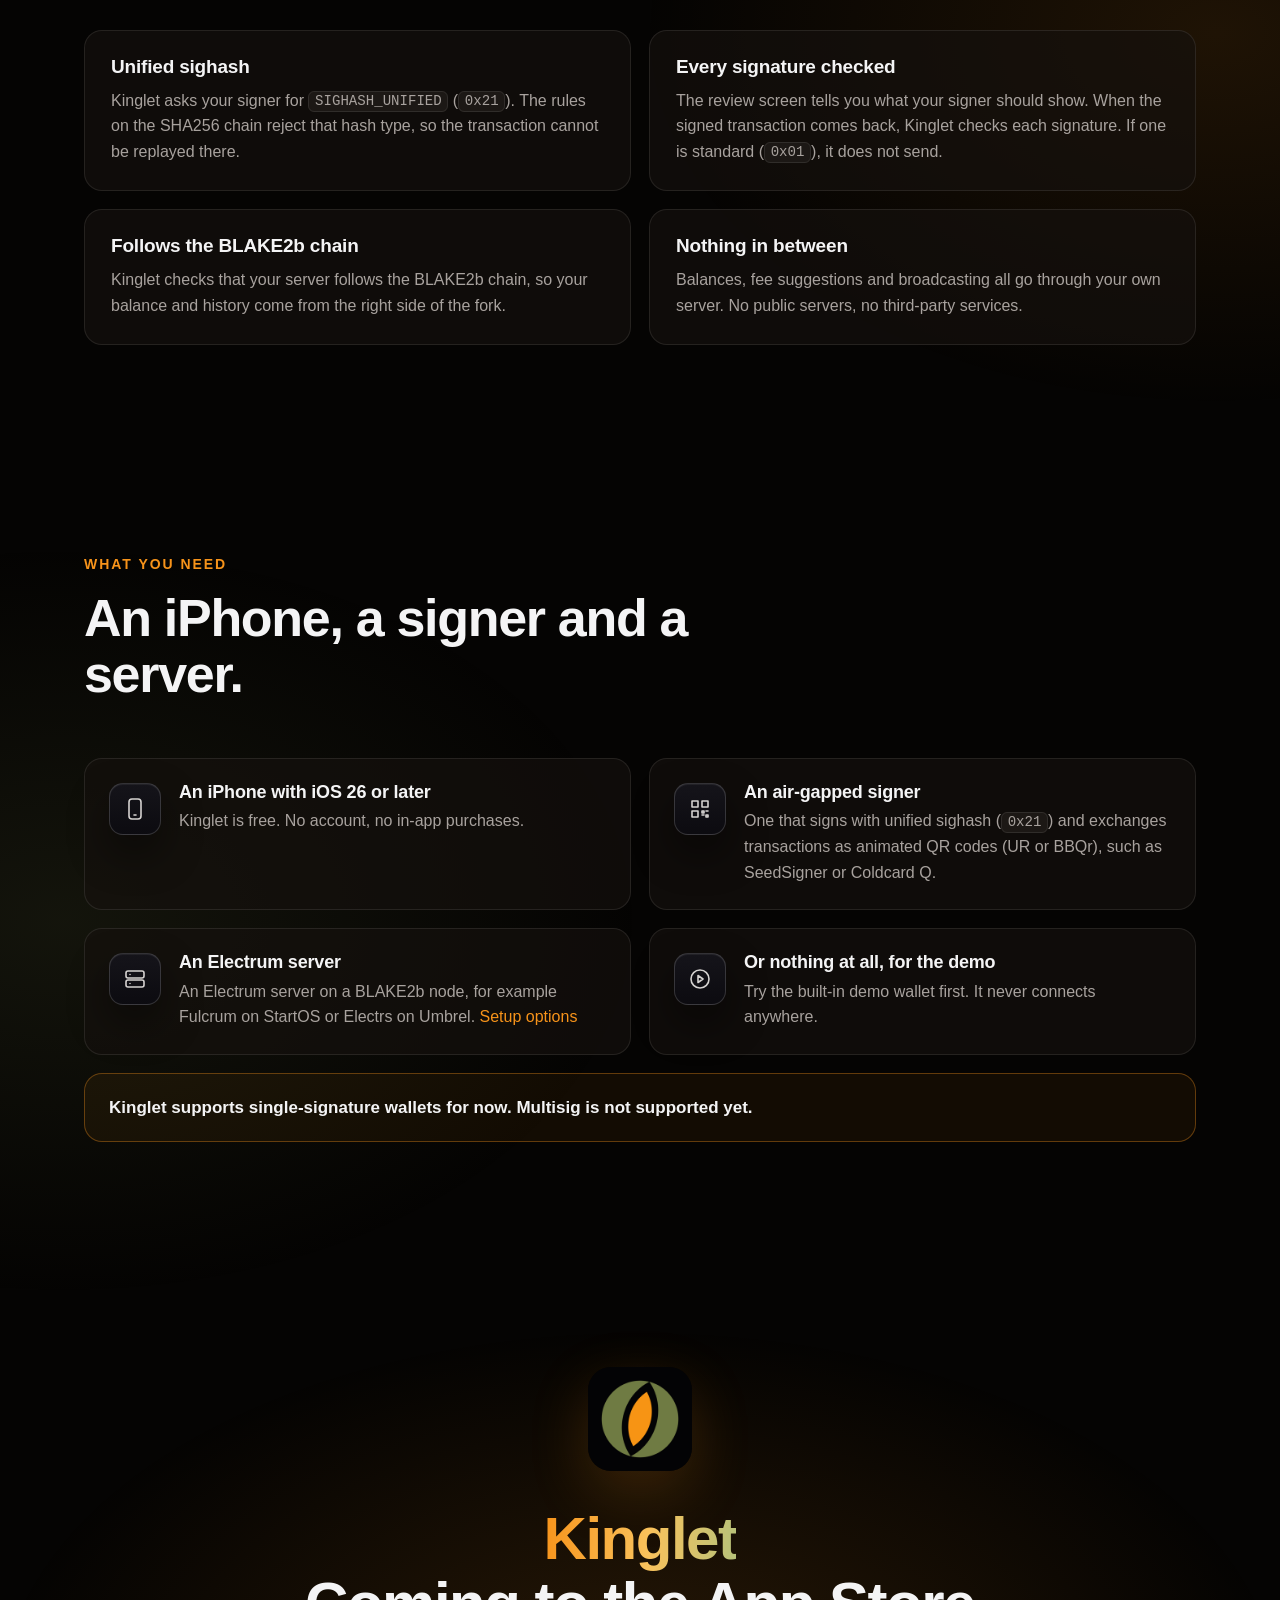
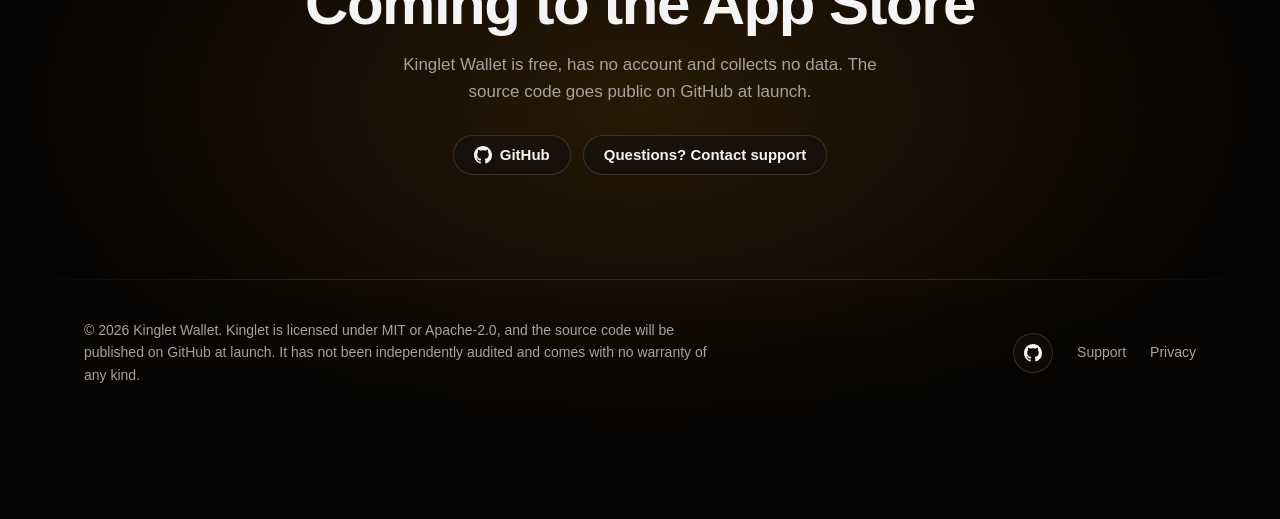
==== commit 8a0df0de: "Reword coin selection sentence" ====
--- a/index.html
+++ b/index.html
@@ -94,7 +94,7 @@
       <article class="step">
         <span class="step-num">2</span>
         <h3>Prepare and review</h3>
-        <p>Choose the amount and the fee. If you like, choose the exact coins too. Kinglet shows what you pay and what is left before anything is signed.</p>
+        <p>Choose the amount and the fee. You can also pick which coins to spend. Kinglet shows what you pay and what is left before anything is signed.</p>
         <div class="phone"><img src="/assets/img/review.png" alt="Review screen with address, amount, fee and balance after" width="600" height="1304" loading="lazy"></div>
       </article>
       <article class="step">
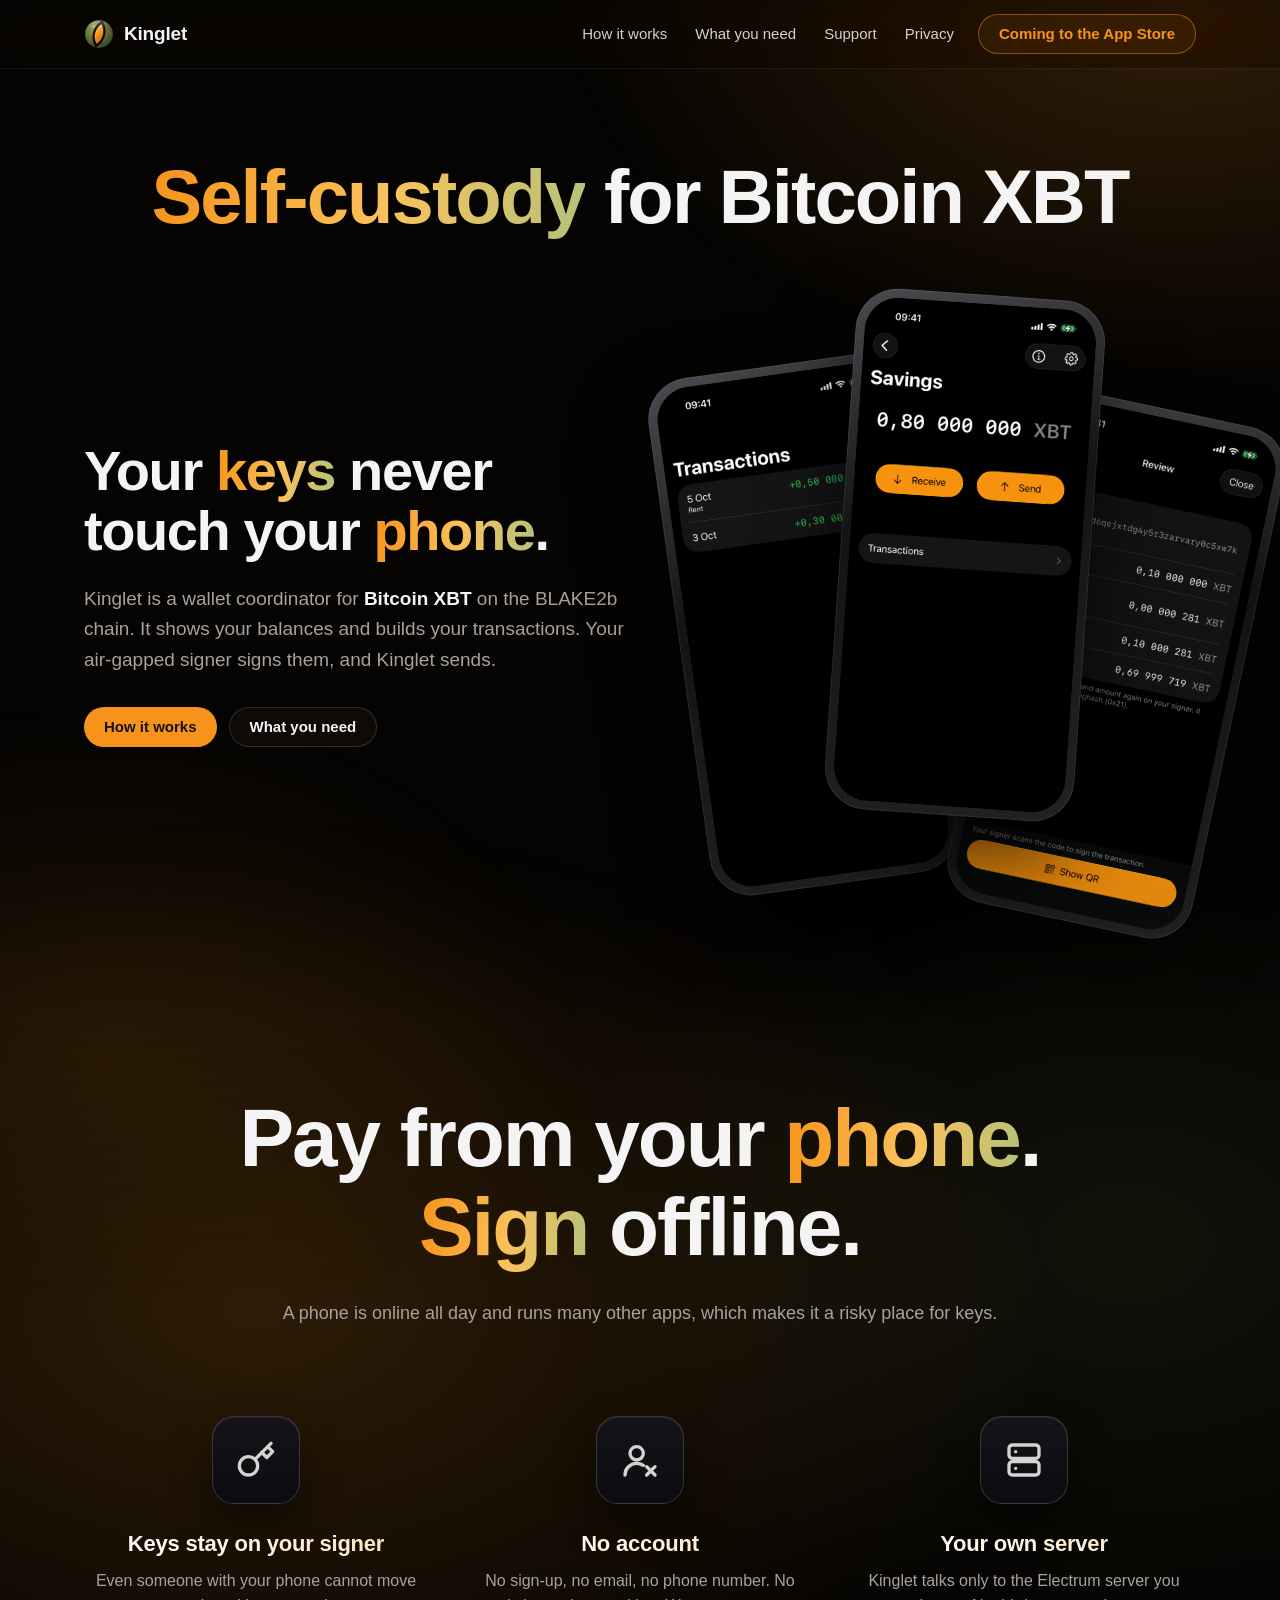
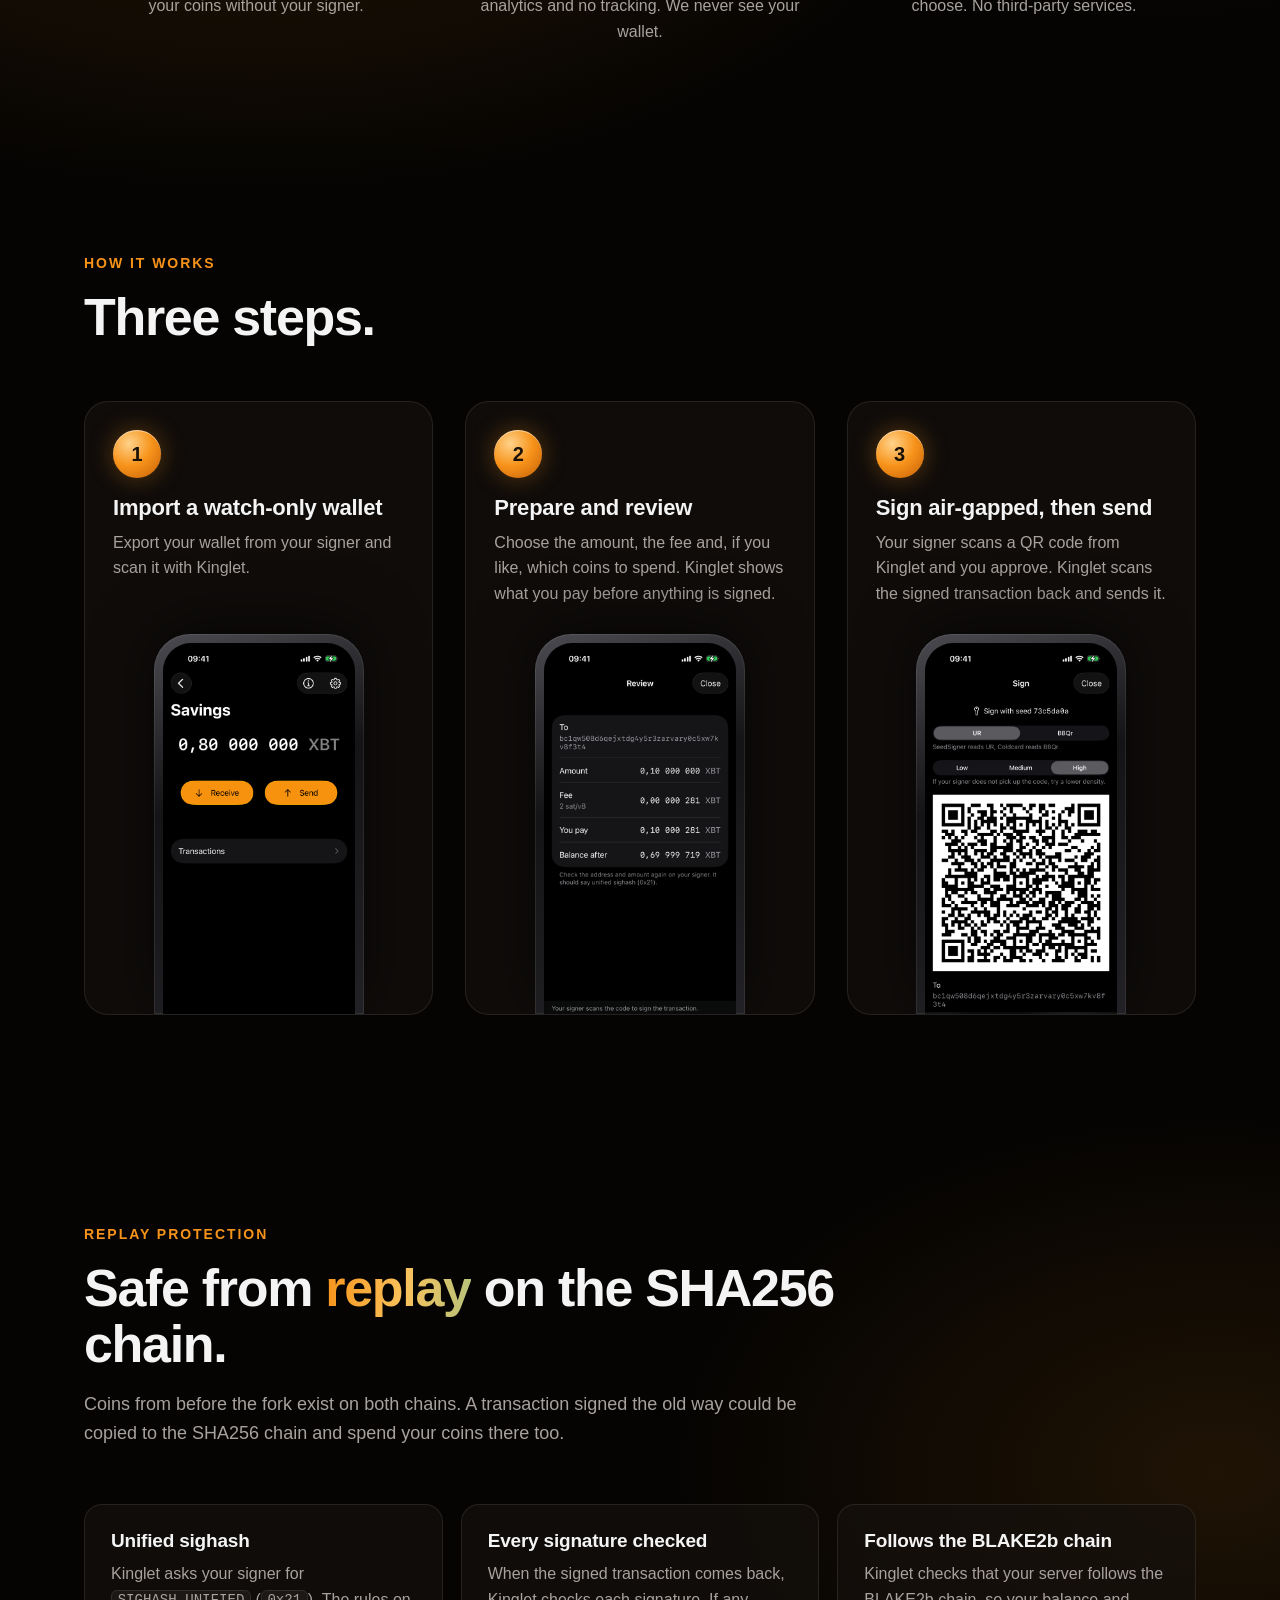
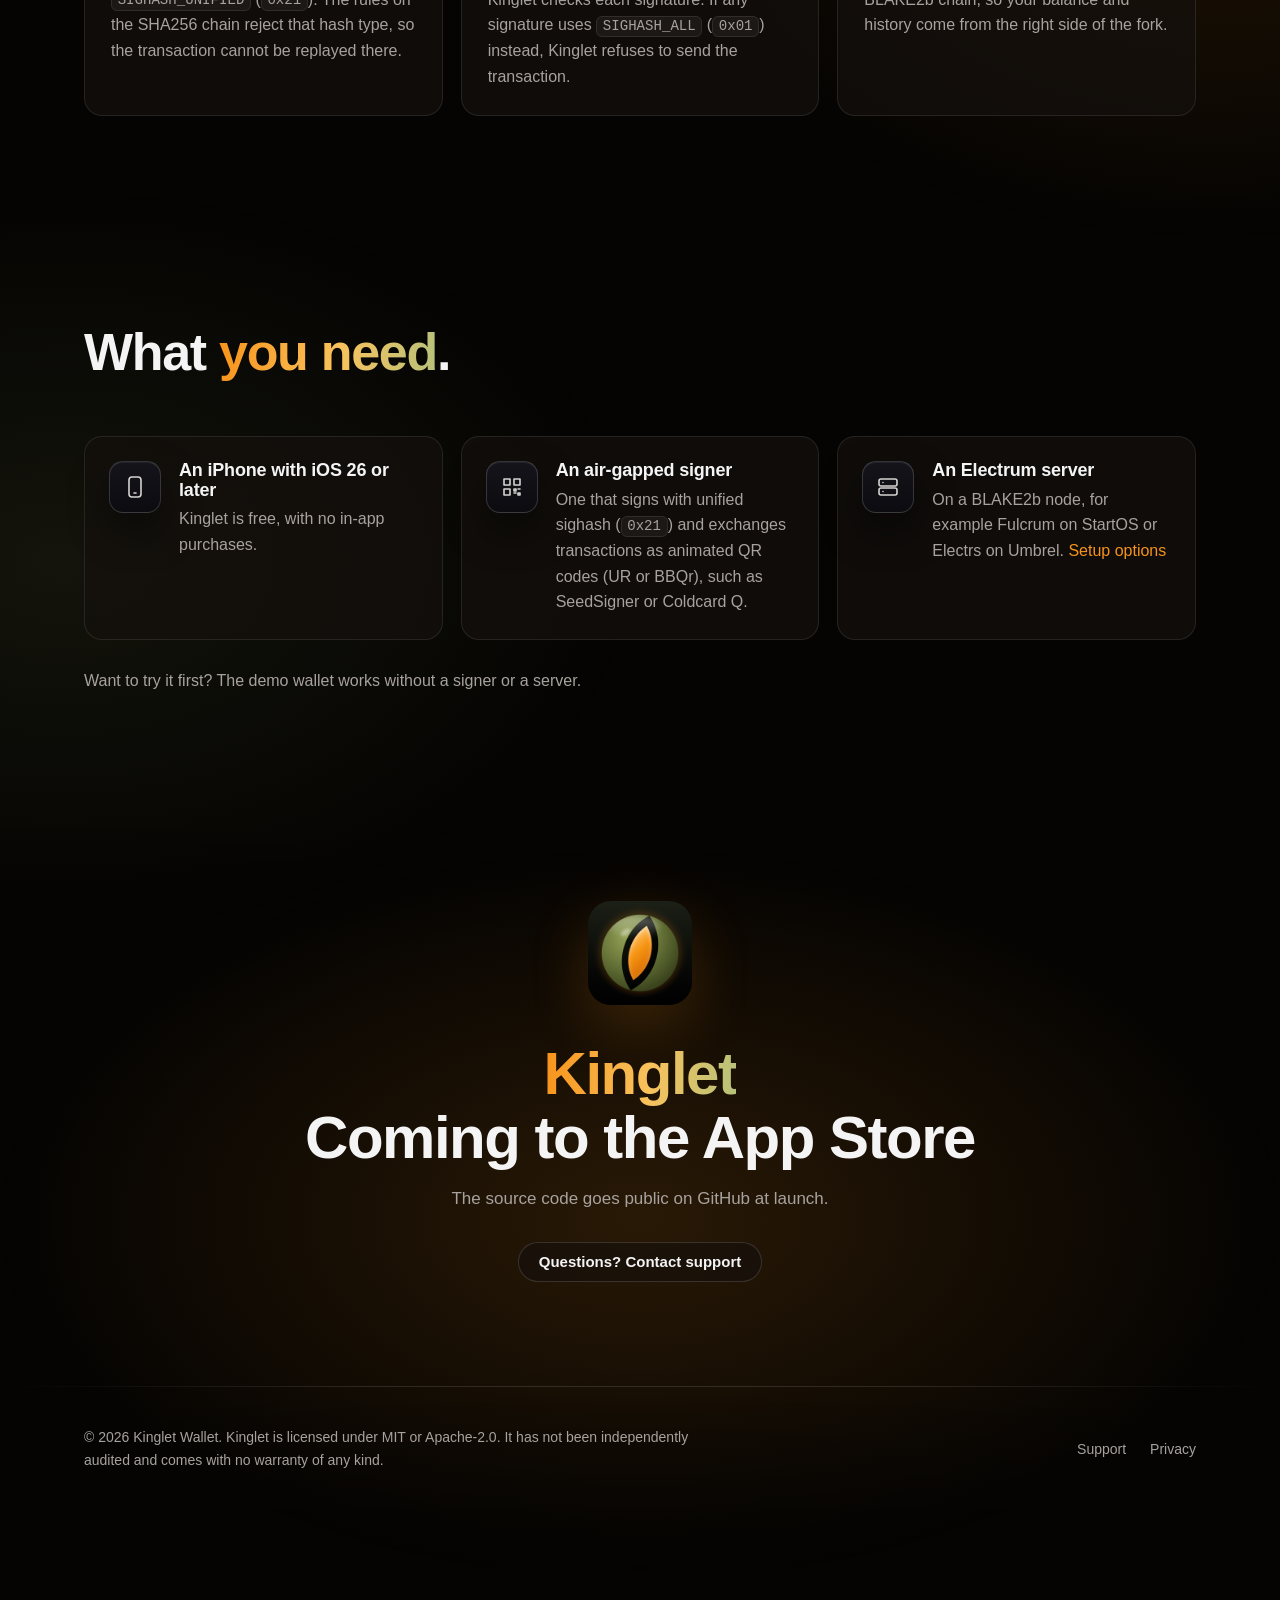
==== commit f3584f2a: "Tighten landing page copy, add glass logo and new screenshots Remove repeated claims, add a centered" ====
--- a/index.html
+++ b/index.html
@@ -6,15 +6,15 @@
 <title>Kinglet Wallet: watch-only wallet for Bitcoin XBT</title>
 <meta name="description" content="Kinglet is a free, watch-only wallet coordinator for Bitcoin XBT on iPhone. It shows your balances and builds transactions. Your air-gapped signer signs. Kinglet never holds a private key.">
 <meta name="theme-color" content="#050506">
-<link rel="icon" href="/assets/img/mark.svg" type="image/svg+xml">
-<link rel="apple-touch-icon" href="/assets/img/apple-touch-icon.png">
-<link rel="stylesheet" href="/assets/style.css">
+<link rel="icon" href="/assets/img/mark.svg?v=20261116d" type="image/svg+xml">
+<link rel="apple-touch-icon" href="/assets/img/apple-touch-icon.png?v=20261116d">
+<link rel="stylesheet" href="/assets/style.css?v=20261116d">
 </head>
 <body>
 
 <header class="site-header">
   <div class="wrap">
-    <a class="brand" href="/"><img src="/assets/img/mark.svg" alt="" width="30" height="30">Kinglet</a>
+    <a class="brand" href="/"><img src="/assets/img/mark.svg?v=20261116d" alt="" width="30" height="30">Kinglet</a>
     <nav class="nav" aria-label="Main">
       <a class="hide-sm" href="#how">How it works</a>
       <a class="hide-sm" href="#needs">What you need</a>
@@ -29,28 +29,27 @@
 
 <section class="hero glow">
   <div class="wrap">
+    <h1 class="hero-title"><span class="grad">Self-custody</span> for Bitcoin&nbsp;XBT</h1>
     <div>
-      <span class="eyebrow">Self-custody for <b>Bitcoin XBT</b></span>
-      <h1>Your <span class="grad">keys</span> never touch your <span class="grad">phone</span>.</h1>
-      <p class="lead">Kinglet is a wallet coordinator for <strong>Bitcoin XBT</strong> on the BLAKE2b chain. It shows your balances and builds your transactions. Your air-gapped signer signs them, and Kinglet sends. <strong>Kinglet never holds a private key.</strong></p>
+      <h2 class="claim">Your <span class="grad">keys</span> never touch your <span class="grad">phone</span>.</h2>
+      <p class="lead">Kinglet is a wallet coordinator for <strong>Bitcoin XBT</strong> on the BLAKE2b chain. It shows your balances and builds your transactions. Your air-gapped signer signs them, and Kinglet sends.</p>
       <div class="actions">
         <a class="pill pill-solid" href="#how">How it works</a>
         <a class="pill pill-ghost" href="#needs">What you need</a>
       </div>
     </div>
     <div class="phones" aria-hidden="true">
-      <div class="phone p1"><img src="/assets/img/transactions.png" alt="" width="600" height="1304"></div>
-      <div class="phone p2"><img src="/assets/img/balance.png" alt="" width="600" height="1304"></div>
-      <div class="phone p3"><img src="/assets/img/review.png" alt="" width="600" height="1304"></div>
+      <div class="phone p1"><img src="/assets/img/transactions.png?v=20261116d" alt="" width="600" height="1304"></div>
+      <div class="phone p2"><img src="/assets/img/balance.png?v=20261116d" alt="" width="600" height="1304"></div>
+      <div class="phone p3"><img src="/assets/img/review.png?v=20261116d" alt="" width="600" height="1304"></div>
     </div>
   </div>
 </section>
 
 <section class="statement center glow">
   <div class="wrap">
-    <h2 class="big">Pay from your phone.<br><span class="grad">Sign offline.</span></h2>
-    <p class="sub">Your keys stay on a device that never goes online.</p>
-    <p class="intro">A phone is online all day and runs many other apps, which makes it a risky place for keys. With Kinglet, your iPhone shows your balance and prepares payments. A separate signer that never goes online approves them.</p>
+    <h2 class="big">Pay from your <span class="grad">phone</span>.<br><span class="grad">Sign</span> offline.</h2>
+    <p class="intro">A phone is online all day and runs many other apps, which makes it a risky place for keys.</p>
 
     <div class="tiles">
       <div class="tile">
@@ -58,7 +57,7 @@
           <svg viewBox="0 0 24 24" fill="none" stroke="currentColor" stroke-width="2" stroke-linecap="round" stroke-linejoin="round"><circle cx="7.5" cy="15.5" r="5.5"/><path d="m21 2-9.6 9.6"/><path d="m15.5 7.5 3 3L22 7l-3-3"/></svg>
         </div>
         <h3>Keys stay on your signer</h3>
-        <p>Kinglet sees your balance and addresses, never your keys. Even someone with your phone cannot move your coins without your signer.</p>
+        <p>Even someone with your phone cannot move your coins without your signer.</p>
       </div>
       <div class="tile">
         <div class="icon-box" aria-hidden="true">
@@ -72,7 +71,7 @@
           <svg viewBox="0 0 24 24" fill="none" stroke="currentColor" stroke-width="2" stroke-linecap="round" stroke-linejoin="round"><rect x="3" y="3" width="18" height="8" rx="2"/><rect x="3" y="13" width="18" height="8" rx="2"/><path d="M7 7h.01M7 17h.01"/></svg>
         </div>
         <h3>Your own server</h3>
-        <p>Kinglet talks only to the Electrum server you choose. No third-party service, no account.</p>
+        <p>Kinglet talks only to the Electrum server you choose. No third-party services.</p>
       </div>
     </div>
   </div>
@@ -82,26 +81,26 @@
   <div class="wrap">
     <div class="section-head">
       <span class="kicker">How it works</span>
-      <h2>Three steps. The keys stay where they are.</h2>
+      <h2>Three steps.</h2>
     </div>
     <div class="steps">
       <article class="step">
         <span class="step-num">1</span>
         <h3>Import a watch-only wallet</h3>
-        <p>Export your wallet from your signer and scan it with Kinglet. Compare the fingerprint and the first address with what the signer shows, then import.</p>
-        <div class="phone"><img src="/assets/img/balance.png" alt="Kinglet wallet screen with balance, Receive and Send" width="600" height="1304" loading="lazy"></div>
+        <p>Export your wallet from your signer and scan it with Kinglet.</p>
+        <div class="phone"><img src="/assets/img/balance.png?v=20261116d" alt="Kinglet wallet screen with balance, Receive and Send" width="600" height="1304" loading="lazy"></div>
       </article>
       <article class="step">
         <span class="step-num">2</span>
         <h3>Prepare and review</h3>
-        <p>Choose the amount and the fee. You can also pick which coins to spend. Kinglet shows what you pay and what is left before anything is signed.</p>
-        <div class="phone"><img src="/assets/img/review.png" alt="Review screen with address, amount, fee and balance after" width="600" height="1304" loading="lazy"></div>
+        <p>Choose the amount, the fee and, if you like, which coins to spend. Kinglet shows what you pay before anything is signed.</p>
+        <div class="phone"><img src="/assets/img/review.png?v=20261116d" alt="Review screen with address, amount, fee and balance after" width="600" height="1304" loading="lazy"></div>
       </article>
       <article class="step">
         <span class="step-num">3</span>
         <h3>Sign air-gapped, then send</h3>
-        <p>Your signer scans an animated QR code from Kinglet and you approve on the signer. Then Kinglet scans the signed transaction back, checks every signature and sends it.</p>
-        <div class="phone"><img src="/assets/img/qr.png" alt="Sign screen with an animated QR code for the signer" width="600" height="1304" loading="lazy"></div>
+        <p>Your signer scans a QR code from Kinglet and you approve. Kinglet scans the signed transaction back and sends it.</p>
+        <div class="phone"><img src="/assets/img/qr.png?v=20261116d" alt="Sign screen with an animated QR code for the signer" width="600" height="1304" loading="lazy"></div>
       </article>
     </div>
   </div>
@@ -112,24 +111,20 @@
     <div class="section-head">
       <span class="kicker">Replay protection</span>
       <h2>Safe from <span class="grad">replay</span> on the SHA256 chain.</h2>
-      <p>Kinglet is built for Bitcoin on the BLAKE2b chain (XBT). Coins from before the fork exist on both chains. A transaction signed the old way could be copied to the SHA256 chain and spend your coins there too. Kinglet refuses to send such a transaction.</p>
+      <p>Coins from before the fork exist on both chains. A transaction signed the old way could be copied to the SHA256 chain and spend your coins there too.</p>
     </div>
-    <div class="cards cards-2">
+    <div class="cards">
       <div class="card">
         <h3>Unified sighash</h3>
         <p>Kinglet asks your signer for <code>SIGHASH_UNIFIED</code> (<code>0x21</code>). The rules on the SHA256 chain reject that hash type, so the transaction cannot be replayed there.</p>
       </div>
       <div class="card">
         <h3>Every signature checked</h3>
-        <p>The review screen tells you what your signer should show. When the signed transaction comes back, Kinglet checks each signature. If one is standard (<code>0x01</code>), it does not send.</p>
+        <p>When the signed transaction comes back, Kinglet checks each signature. If any signature uses <code>SIGHASH_ALL</code> (<code>0x01</code>) instead, Kinglet refuses to send the transaction.</p>
       </div>
       <div class="card">
         <h3>Follows the BLAKE2b chain</h3>
         <p>Kinglet checks that your server follows the BLAKE2b chain, so your balance and history come from the right side of the fork.</p>
-      </div>
-      <div class="card">
-        <h3>Nothing in between</h3>
-        <p>Balances, fee suggestions and broadcasting all go through your own server. No public servers, no third-party services.</p>
       </div>
     </div>
   </div>
@@ -138,8 +133,7 @@
 <section id="needs" class="glow">
   <div class="wrap">
     <div class="section-head">
-      <span class="kicker">What you need</span>
-      <h2>An iPhone, a signer and a server.</h2>
+      <h2>What <span class="grad">you need</span>.</h2>
     </div>
     <div class="needs">
       <div class="need">
@@ -148,7 +142,7 @@
         </div>
         <div>
           <h3>An iPhone with iOS 26 or later</h3>
-          <p>Kinglet is free. No account, no in-app purchases.</p>
+          <p>Kinglet is free, with no in-app purchases.</p>
         </div>
       </div>
       <div class="need">
@@ -166,30 +160,20 @@
         </div>
         <div>
           <h3>An Electrum server</h3>
-          <p>An Electrum server on a BLAKE2b node, for example Fulcrum on StartOS or Electrs on Umbrel. <a href="https://github.com/bitcoin-blake/awesome-bitcoin-blake#node-packaging" target="_blank" rel="noopener">Setup options</a></p>
-        </div>
-      </div>
-      <div class="need">
-        <div class="icon-box" aria-hidden="true">
-          <svg viewBox="0 0 24 24" fill="none" stroke="currentColor" stroke-width="1.6" stroke-linecap="round" stroke-linejoin="round"><circle cx="12" cy="12" r="9"/><path d="m10 8.5 5 3.5-5 3.5z"/></svg>
-        </div>
-        <div>
-          <h3>Or nothing at all, for the demo</h3>
-          <p>Try the built-in demo wallet first. It never connects anywhere.</p>
+          <p>On a BLAKE2b node, for example Fulcrum on StartOS or Electrs on Umbrel. <a href="https://github.com/bitcoin-blake/awesome-bitcoin-blake#node-packaging" target="_blank" rel="noopener">Setup options</a></p>
         </div>
       </div>
     </div>
-    <p class="callout">Kinglet supports single-signature wallets for now. Multisig is not supported yet.</p>
+    <p class="note">Want to try it first? The demo wallet works without a signer or a server.</p>
   </div>
 </section>
 
 <section class="cta glow">
   <div class="wrap">
-    <img class="app-icon" src="/assets/img/icon-256.png" alt="Kinglet app icon" width="104" height="104">
+    <img class="app-icon" src="/assets/img/icon-256.png?v=20261116d" alt="Kinglet app icon" width="104" height="104">
     <h2><span class="grad">Kinglet</span><br>Coming to the App Store</h2>
-    <p>Kinglet Wallet is free, has no account and collects no data. The source code goes public on GitHub at launch.</p>
+    <p>The source code goes public on GitHub at launch.</p>
     <div class="actions">
-      <a class="pill pill-ghost" href="https://github.com/kingletwallet" target="_blank" rel="noopener"><svg viewBox="0 0 16 16" width="18" height="18" fill="currentColor" aria-hidden="true"><path d="M8 0C3.58 0 0 3.58 0 8c0 3.54 2.29 6.53 5.47 7.59.4.07.55-.17.55-.38 0-.19-.01-.82-.01-1.49-2.01.37-2.53-.49-2.69-.94-.09-.23-.48-.94-.82-1.13-.28-.15-.68-.52-.01-.53.63-.01 1.08.58 1.23.82.72 1.21 1.87.87 2.33.66.07-.52.28-.87.51-1.07-1.78-.2-3.64-.89-3.64-3.95 0-.87.31-1.59.82-2.15-.08-.2-.36-1.02.08-2.12 0 0 .67-.21 2.2.82.64-.18 1.32-.27 2-.27.68 0 1.36.09 2 .27 1.53-1.04 2.2-.82 2.2-.82.44 1.1.16 1.92.08 2.12.51.56.82 1.27.82 2.15 0 3.07-1.87 3.75-3.65 3.95.29.25.54.73.54 1.48 0 1.07-.01 1.93-.01 2.2 0 .21.15.46.55.38A8.013 8.013 0 0 0 16 8c0-4.42-3.58-8-8-8z"/></svg>GitHub</a>
       <a class="pill pill-ghost" href="/support/">Questions? Contact support</a>
     </div>
   </div>
@@ -199,9 +183,8 @@
 
 <footer class="site-footer">
   <div class="wrap">
-    <p class="legal">© 2026 Kinglet Wallet. Kinglet is licensed under MIT or Apache-2.0, and the source code will be published on GitHub at launch. It has not been independently audited and comes with no warranty of any kind.</p>
+    <p class="legal">© 2026 Kinglet Wallet. Kinglet is licensed under MIT or Apache-2.0. It has not been independently audited and comes with no warranty of any kind.</p>
     <nav aria-label="Footer">
-      <a class="gh" href="https://github.com/kingletwallet" aria-label="Kinglet on GitHub" target="_blank" rel="noopener"><svg viewBox="0 0 16 16" width="18" height="18" fill="currentColor" aria-hidden="true"><path d="M8 0C3.58 0 0 3.58 0 8c0 3.54 2.29 6.53 5.47 7.59.4.07.55-.17.55-.38 0-.19-.01-.82-.01-1.49-2.01.37-2.53-.49-2.69-.94-.09-.23-.48-.94-.82-1.13-.28-.15-.68-.52-.01-.53.63-.01 1.08.58 1.23.82.72 1.21 1.87.87 2.33.66.07-.52.28-.87.51-1.07-1.78-.2-3.64-.89-3.64-3.95 0-.87.31-1.59.82-2.15-.08-.2-.36-1.02.08-2.12 0 0 .67-.21 2.2.82.64-.18 1.32-.27 2-.27.68 0 1.36.09 2 .27 1.53-1.04 2.2-.82 2.2-.82.44 1.1.16 1.92.08 2.12.51.56.82 1.27.82 2.15 0 3.07-1.87 3.75-3.65 3.95.29.25.54.73.54 1.48 0 1.07-.01 1.93-.01 2.2 0 .21.15.46.55.38A8.013 8.013 0 0 0 16 8c0-4.42-3.58-8-8-8z"/></svg></a>
       <a href="/support/">Support</a>
       <a href="/privacy/">Privacy</a>
     </nav>
--- a/assets/style.css
+++ b/assets/style.css
@@ -124,22 +124,17 @@
   align-items: center;
 }
 
-.eyebrow {
-  display: inline-flex;
-  align-items: center;
-  gap: 6px;
-  border: 1px solid rgba(255, 255, 255, 0.12);
-  background: rgba(30, 22, 15, 0.55);
-  border-radius: 999px;
-  padding: 6px 14px;
-  font-size: 14px;
-  color: var(--muted);
-}
-.eyebrow b { color: var(--text); font-weight: 600; }
+.hero-title {
+  grid-column: 1 / -1;
+  text-align: center;
+  font-size: clamp(40px, 6vw, 76px);
+  font-weight: 800;
+  margin: 0 0 24px;
+}
 
 h1, h2, h3 { letter-spacing: -0.025em; line-height: 1.08; margin: 0; }
 
-.hero h1 { font-size: clamp(44px, 6.2vw, 76px); font-weight: 800; margin: 24px 0 22px; }
+.hero .claim { font-size: clamp(36px, 4.6vw, 56px); font-weight: 800; margin: 0 0 22px; }
 
 .grad {
   background: var(--grad);
@@ -242,15 +237,16 @@
   flex-direction: column;
 }
 .step-num {
-  width: 34px;
-  height: 34px;
+  width: 48px;
+  height: 48px;
   border-radius: 50%;
   display: grid;
   place-items: center;
-  font-weight: 700;
-  font-size: 15px;
-  color: #111;
-  background: var(--orange);
+  font-weight: 800;
+  font-size: 20px;
+  color: #1a1206;
+  background: radial-gradient(circle at 34% 28%, #ffd28a 0%, var(--orange) 48%, #c45f08 100%);
+  box-shadow: inset 0 1px 0 rgba(255, 255, 255, 0.5), 0 0 24px rgba(247, 147, 26, 0.35);
 }
 .step h3 { font-size: 22px; margin: 18px 0 10px; letter-spacing: -0.01em; }
 .step p { color: var(--muted); margin: 0 0 28px; font-size: 16px; }
@@ -284,21 +280,14 @@
   --glow: radial-gradient(800px 520px at 5% 55%, rgba(111, 122, 69, 0.14), rgba(111, 122, 69, 0) 72%);
 }
 
-.needs { display: grid; grid-template-columns: 1fr 1fr; gap: 18px; }
+.needs { display: grid; grid-template-columns: repeat(3, 1fr); gap: 18px; }
 .need { display: flex; gap: 18px; background: var(--surface); border: 1px solid var(--line); border-radius: var(--radius); padding: 24px; }
 .need .icon-box { width: 52px; height: 52px; border-radius: 14px; flex: none; margin: 0; }
 .need .icon-box svg { width: 24px; height: 24px; }
 .need h3 { font-size: 18px; margin-bottom: 6px; letter-spacing: -0.01em; }
 .need p { margin: 0; color: var(--muted); font-size: 16px; }
 
-.callout {
-  margin-top: 18px;
-  border: 1px solid rgba(247, 147, 26, 0.35);
-  background: rgba(247, 147, 26, 0.06);
-  border-radius: var(--radius);
-  padding: 20px 24px;
-  font-weight: 600;
-}
+.note { margin: 28px 0 0; color: var(--muted); font-size: 16px; }
 
 /* CTA */
 
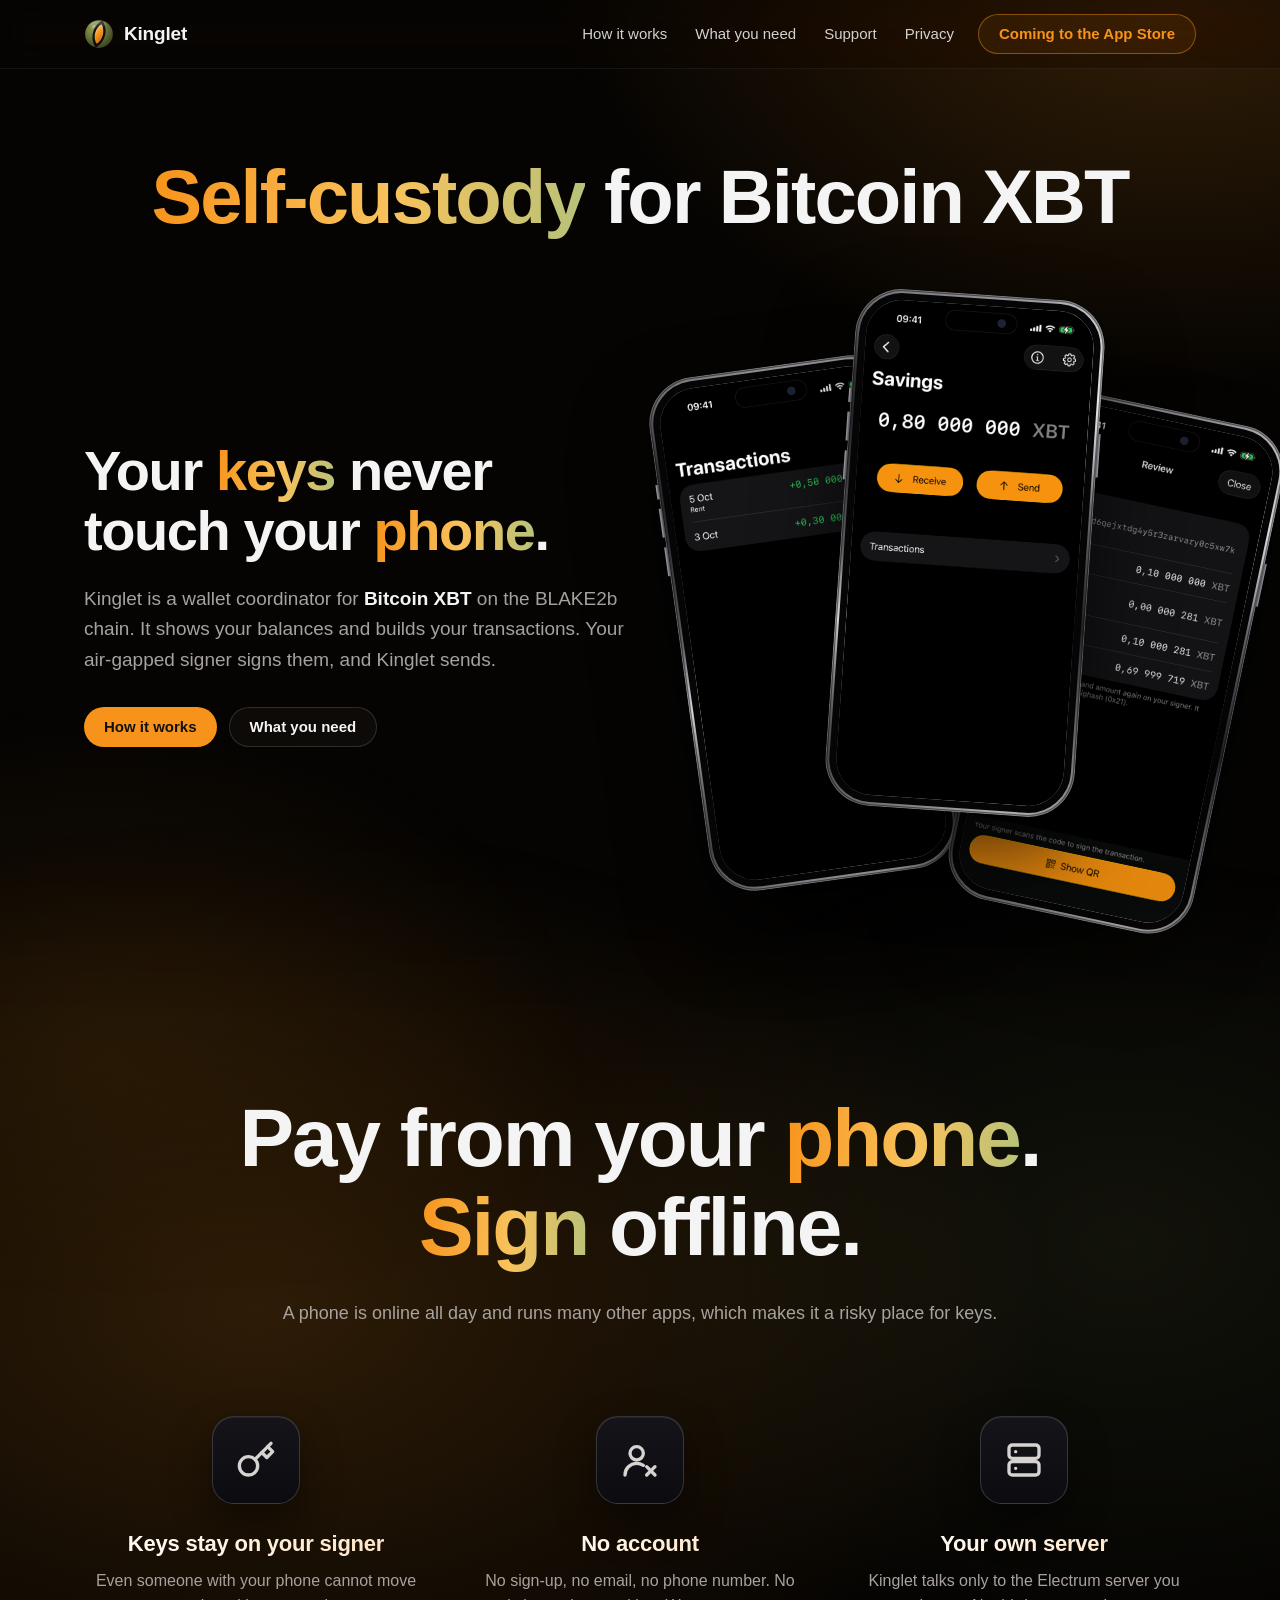
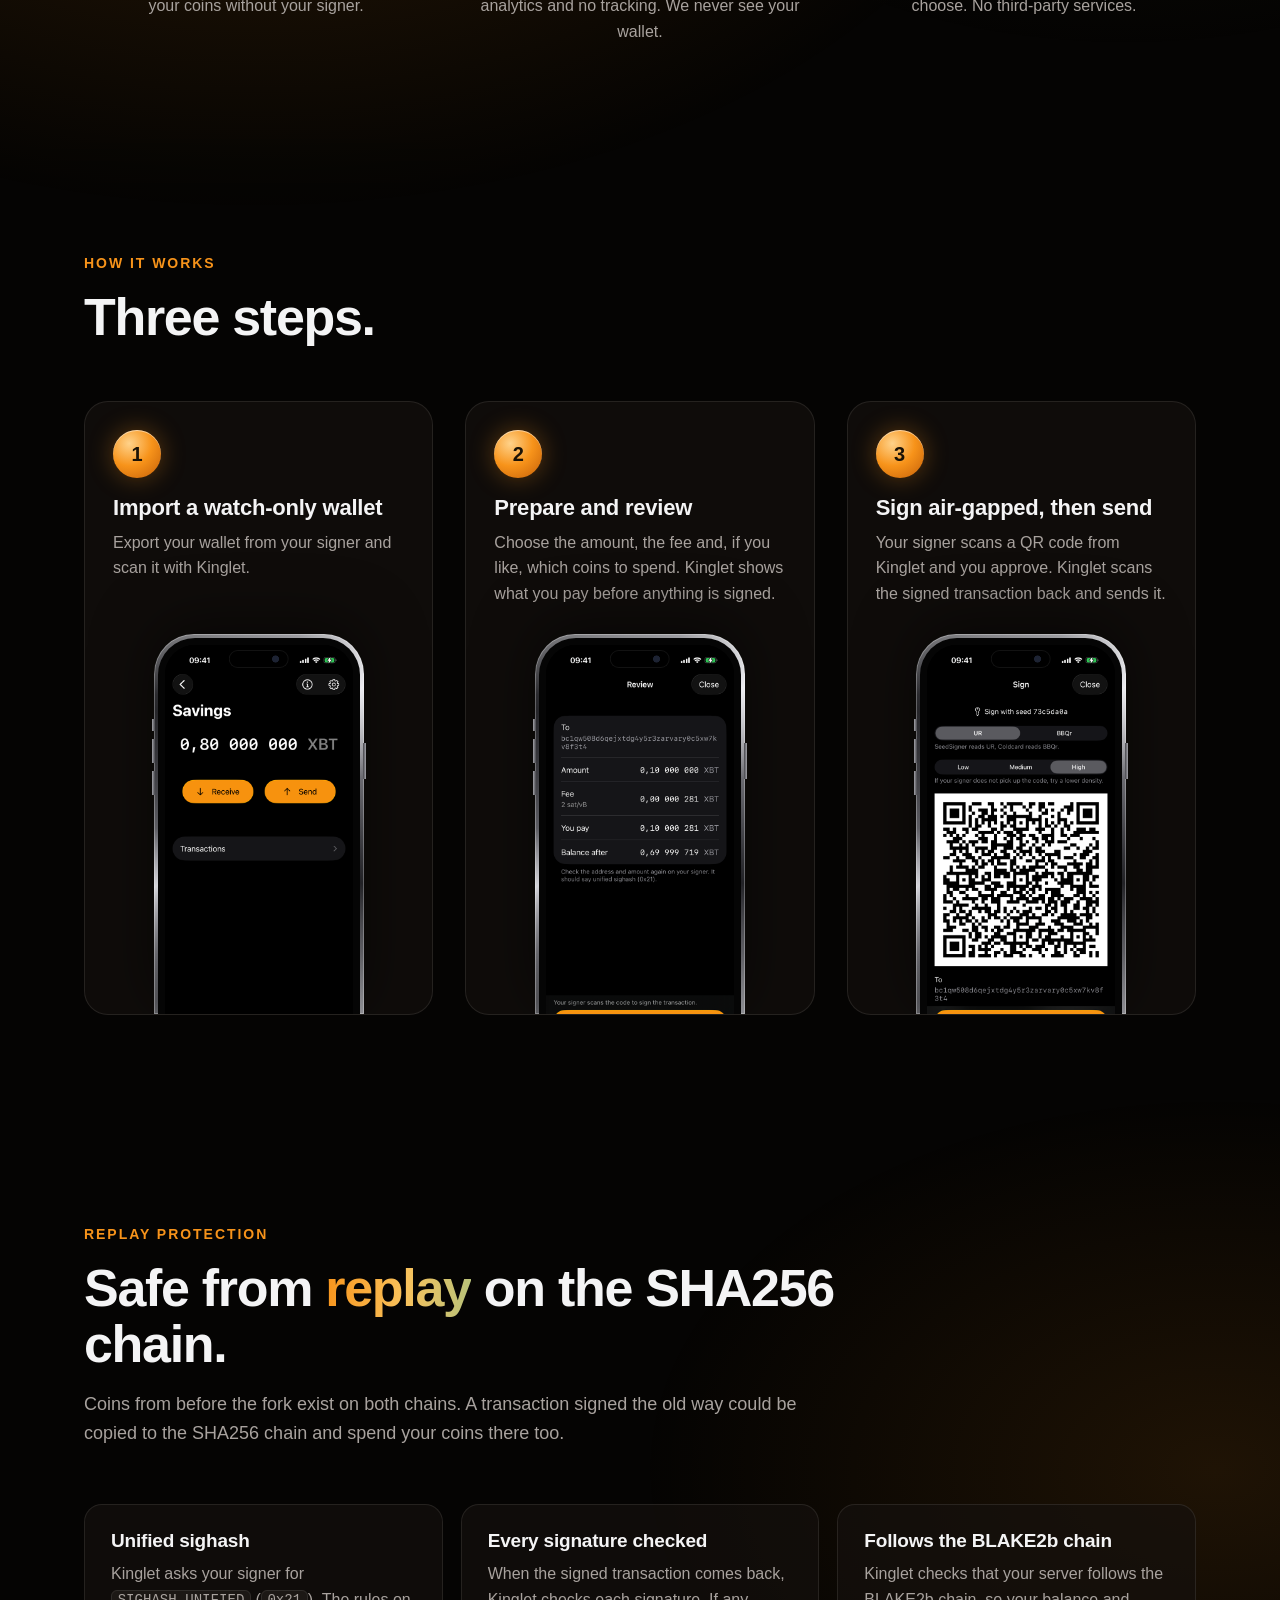
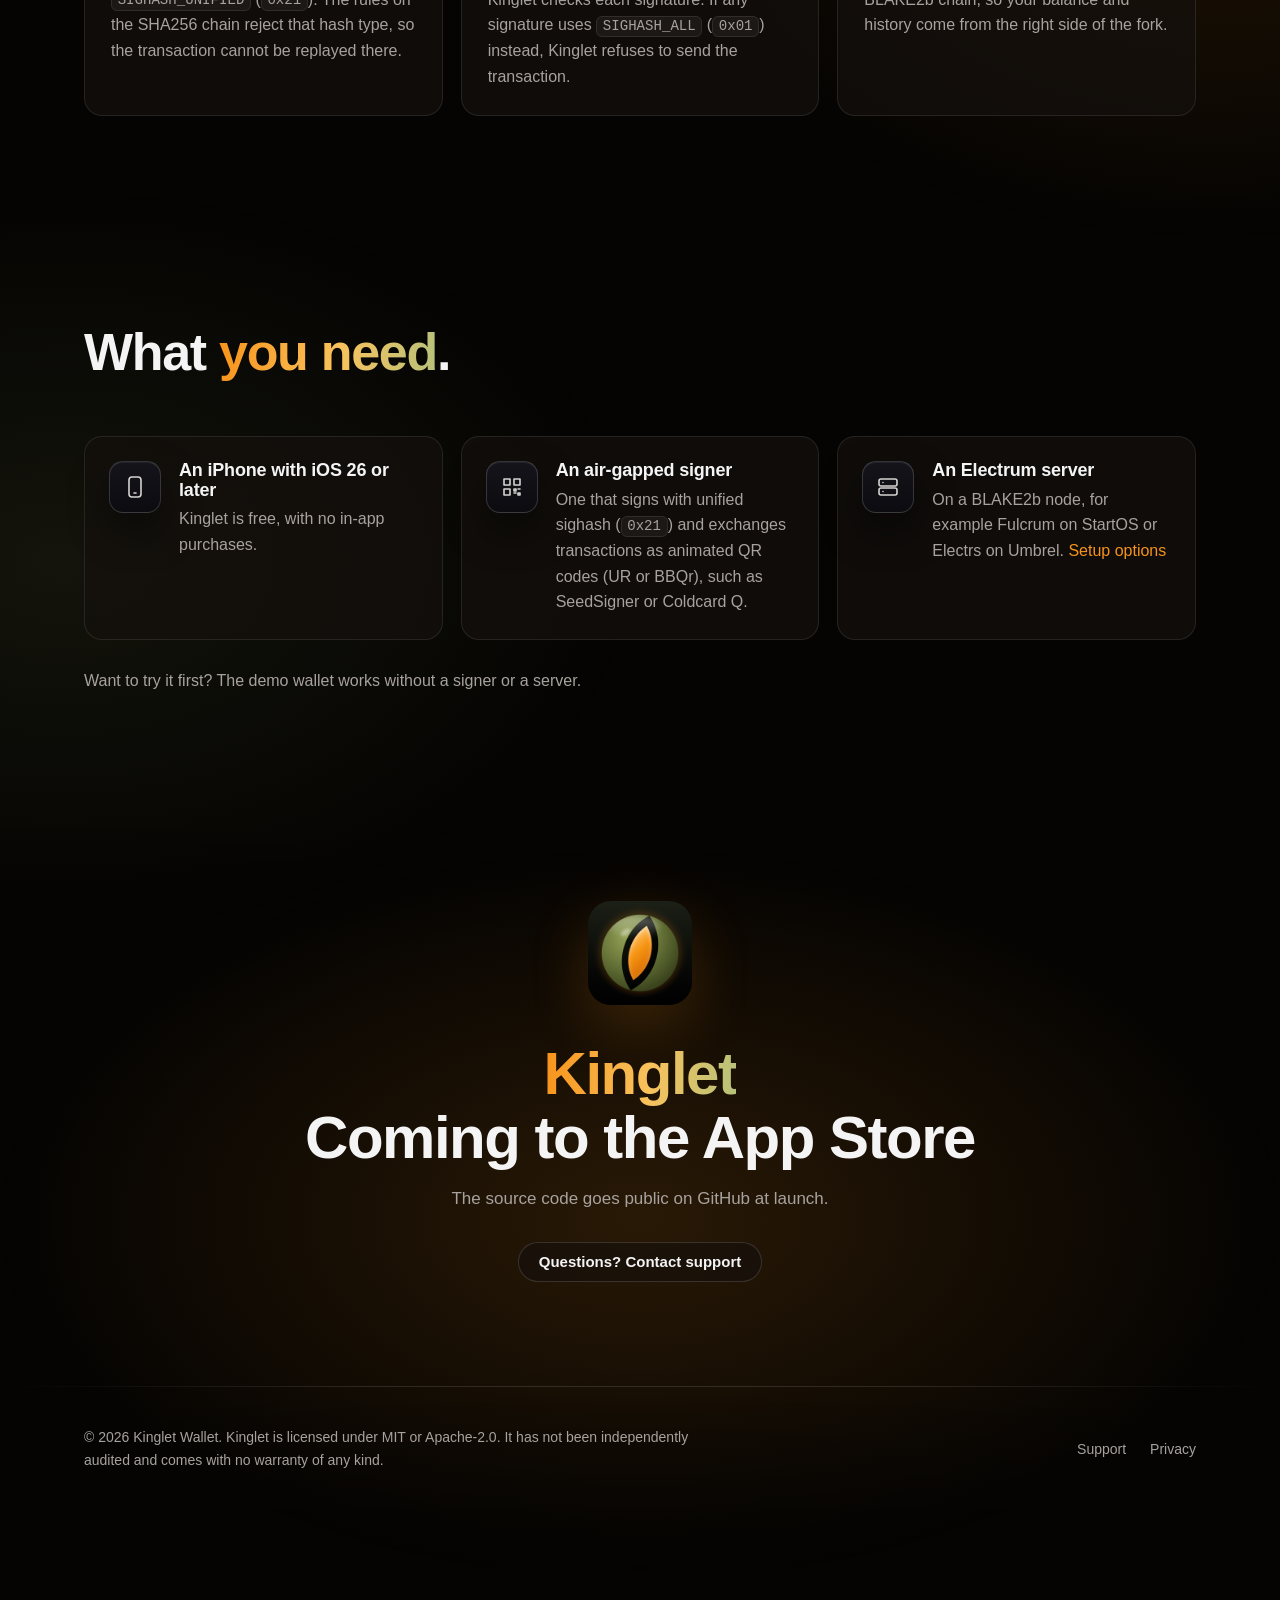
==== commit 1fe7d852: "Draw a titanium phone frame with side buttons Replace the flat phone with a metal rim, black bezel, " ====
--- a/index.html
+++ b/index.html
@@ -6,15 +6,15 @@
 <title>Kinglet Wallet: watch-only wallet for Bitcoin XBT</title>
 <meta name="description" content="Kinglet is a free, watch-only wallet coordinator for Bitcoin XBT on iPhone. It shows your balances and builds transactions. Your air-gapped signer signs. Kinglet never holds a private key.">
 <meta name="theme-color" content="#050506">
-<link rel="icon" href="/assets/img/mark.svg?v=20261116d" type="image/svg+xml">
-<link rel="apple-touch-icon" href="/assets/img/apple-touch-icon.png?v=20261116d">
-<link rel="stylesheet" href="/assets/style.css?v=20261116d">
+<link rel="icon" href="/assets/img/mark.svg?v=20261116h" type="image/svg+xml">
+<link rel="apple-touch-icon" href="/assets/img/apple-touch-icon.png?v=20261116h">
+<link rel="stylesheet" href="/assets/style.css?v=20261116h">
 </head>
 <body>
 
 <header class="site-header">
   <div class="wrap">
-    <a class="brand" href="/"><img src="/assets/img/mark.svg?v=20261116d" alt="" width="30" height="30">Kinglet</a>
+    <a class="brand" href="/"><img src="/assets/img/mark.svg?v=20261116h" alt="" width="30" height="30">Kinglet</a>
     <nav class="nav" aria-label="Main">
       <a class="hide-sm" href="#how">How it works</a>
       <a class="hide-sm" href="#needs">What you need</a>
@@ -39,9 +39,9 @@
       </div>
     </div>
     <div class="phones" aria-hidden="true">
-      <div class="phone p1"><img src="/assets/img/transactions.png?v=20261116d" alt="" width="600" height="1304"></div>
-      <div class="phone p2"><img src="/assets/img/balance.png?v=20261116d" alt="" width="600" height="1304"></div>
-      <div class="phone p3"><img src="/assets/img/review.png?v=20261116d" alt="" width="600" height="1304"></div>
+      <div class="phone p1"><img src="/assets/img/transactions.png?v=20261116h" alt="" width="600" height="1304"></div>
+      <div class="phone p2"><img src="/assets/img/balance.png?v=20261116h" alt="" width="600" height="1304"></div>
+      <div class="phone p3"><img src="/assets/img/review.png?v=20261116h" alt="" width="600" height="1304"></div>
     </div>
   </div>
 </section>
@@ -88,19 +88,19 @@
         <span class="step-num">1</span>
         <h3>Import a watch-only wallet</h3>
         <p>Export your wallet from your signer and scan it with Kinglet.</p>
-        <div class="phone"><img src="/assets/img/balance.png?v=20261116d" alt="Kinglet wallet screen with balance, Receive and Send" width="600" height="1304" loading="lazy"></div>
+        <div class="phone"><img src="/assets/img/balance.png?v=20261116h" alt="Kinglet wallet screen with balance, Receive and Send" width="600" height="1304" loading="lazy"></div>
       </article>
       <article class="step">
         <span class="step-num">2</span>
         <h3>Prepare and review</h3>
         <p>Choose the amount, the fee and, if you like, which coins to spend. Kinglet shows what you pay before anything is signed.</p>
-        <div class="phone"><img src="/assets/img/review.png?v=20261116d" alt="Review screen with address, amount, fee and balance after" width="600" height="1304" loading="lazy"></div>
+        <div class="phone"><img src="/assets/img/review.png?v=20261116h" alt="Review screen with address, amount, fee and balance after" width="600" height="1304" loading="lazy"></div>
       </article>
       <article class="step">
         <span class="step-num">3</span>
         <h3>Sign air-gapped, then send</h3>
         <p>Your signer scans a QR code from Kinglet and you approve. Kinglet scans the signed transaction back and sends it.</p>
-        <div class="phone"><img src="/assets/img/qr.png?v=20261116d" alt="Sign screen with an animated QR code for the signer" width="600" height="1304" loading="lazy"></div>
+        <div class="phone"><img src="/assets/img/qr.png?v=20261116h" alt="Sign screen with an animated QR code for the signer" width="600" height="1304" loading="lazy"></div>
       </article>
     </div>
   </div>
@@ -170,7 +170,7 @@
 
 <section class="cta glow">
   <div class="wrap">
-    <img class="app-icon" src="/assets/img/icon-256.png?v=20261116d" alt="Kinglet app icon" width="104" height="104">
+    <img class="app-icon" src="/assets/img/icon-256.png?v=20261116h" alt="Kinglet app icon" width="104" height="104">
     <h2><span class="grad">Kinglet</span><br>Coming to the App Store</h2>
     <p>The source code goes public on GitHub at launch.</p>
     <div class="actions">
--- a/assets/style.css
+++ b/assets/style.css
@@ -156,16 +156,58 @@
 .phones .p2 { left: 34%; top: 0; z-index: 2; transform: rotate(4deg); }
 .phones .p3 { left: 62%; top: 110px; transform: rotate(12deg); opacity: 0.92; }
 
-/* Flat phone used in the step cards */
+/* Phone frame: polished titanium rim, black bezel, Dynamic Island and side buttons */
 
 .phone {
+  --metal: conic-gradient(from 210deg, #3a3a3f, #d4d4da 8%, #5d5d63 16%, #26262a 30%, #74747a 45%, #ececf0 52%, #6a6a70 60%, #222226 75%, #a3a3a9 88%, #3a3a3f);
   position: relative;
-  border-radius: 42px;
-  padding: 9px;
-  background: linear-gradient(160deg, #4a4a50, #141416 40%, #222226);
-  box-shadow: 0 40px 80px rgba(0, 0, 0, 0.65), 0 0 0 1px rgba(255, 255, 255, 0.08) inset;
-}
-.phone img { display: block; width: 100%; height: auto; border-radius: 34px; background: #000; }
+  container-type: inline-size;
+  border-radius: 47px;
+  padding: 4px;
+  background:
+    linear-gradient(180deg, rgba(255, 255, 255, 0.3), rgba(255, 255, 255, 0) 16%, rgba(255, 255, 255, 0) 84%, rgba(255, 255, 255, 0.15)),
+    var(--metal);
+  box-shadow:
+    0 40px 80px rgba(0, 0, 0, 0.65),
+    inset 0 0 0 1px rgba(255, 255, 255, 0.28),
+    inset 0 0 0 2px rgba(0, 0, 0, 0.5);
+}
+.phone img {
+  display: block;
+  width: 100%;
+  height: auto;
+  border: 7px solid #050505;
+  border-radius: 43px;
+  background: #000;
+}
+.phone::after {
+  content: "";
+  position: absolute;
+  left: 50%;
+  top: calc(11px + 2.6cqw);
+  width: 30cqw;
+  height: 8.6cqw;
+  transform: translateX(-50%);
+  border-radius: 999px;
+  background: radial-gradient(circle at 78% 50%, #1d2333 0 1.6cqw, #000 1.9cqw);
+  box-shadow: inset 0 0 0 1px rgba(255, 255, 255, 0.07);
+}
+.phone::before {
+  --btn-l: linear-gradient(90deg, #a3a3a9, #45454a);
+  --btn-r: linear-gradient(270deg, #a3a3a9, #45454a);
+  content: "";
+  position: absolute;
+  left: -2px;
+  right: -2px;
+  top: 38cqw;
+  height: 44cqw;
+  pointer-events: none;
+  background:
+    var(--btn-l) left 0 top 4cqw / 3px 6cqw no-repeat,
+    var(--btn-l) left 0 top 14cqw / 3px 12cqw no-repeat,
+    var(--btn-l) left 0 top 30cqw / 3px 12cqw no-repeat,
+    var(--btn-r) right 0 top 16cqw / 3px 18cqw no-repeat;
+}
 
 /* Sections */
 
@@ -254,13 +296,19 @@
   width: 72%;
   max-width: 250px;
   height: 380px;
-  overflow: hidden;
   margin: auto auto 0;
   padding-bottom: 0;
-  border-radius: 36px 36px 0 0;
-  box-shadow: 0 -10px 60px rgba(0, 0, 0, 0.5), 0 0 0 1px rgba(255, 255, 255, 0.08) inset;
-}
-.step .phone img { border-radius: 28px 28px 0 0; }
+  border-radius: 40px 40px 0 0;
+  box-shadow: 0 -10px 60px rgba(0, 0, 0, 0.5), inset 0 0 0 1px rgba(255, 255, 255, 0.28);
+}
+.step .phone img {
+  /* Crop the screenshot itself so the frame never clips its side buttons */
+  height: 100%;
+  object-fit: cover;
+  object-position: top;
+  border-bottom: 0;
+  border-radius: 37px 37px 0 0;
+}
 
 /* Cards */
 
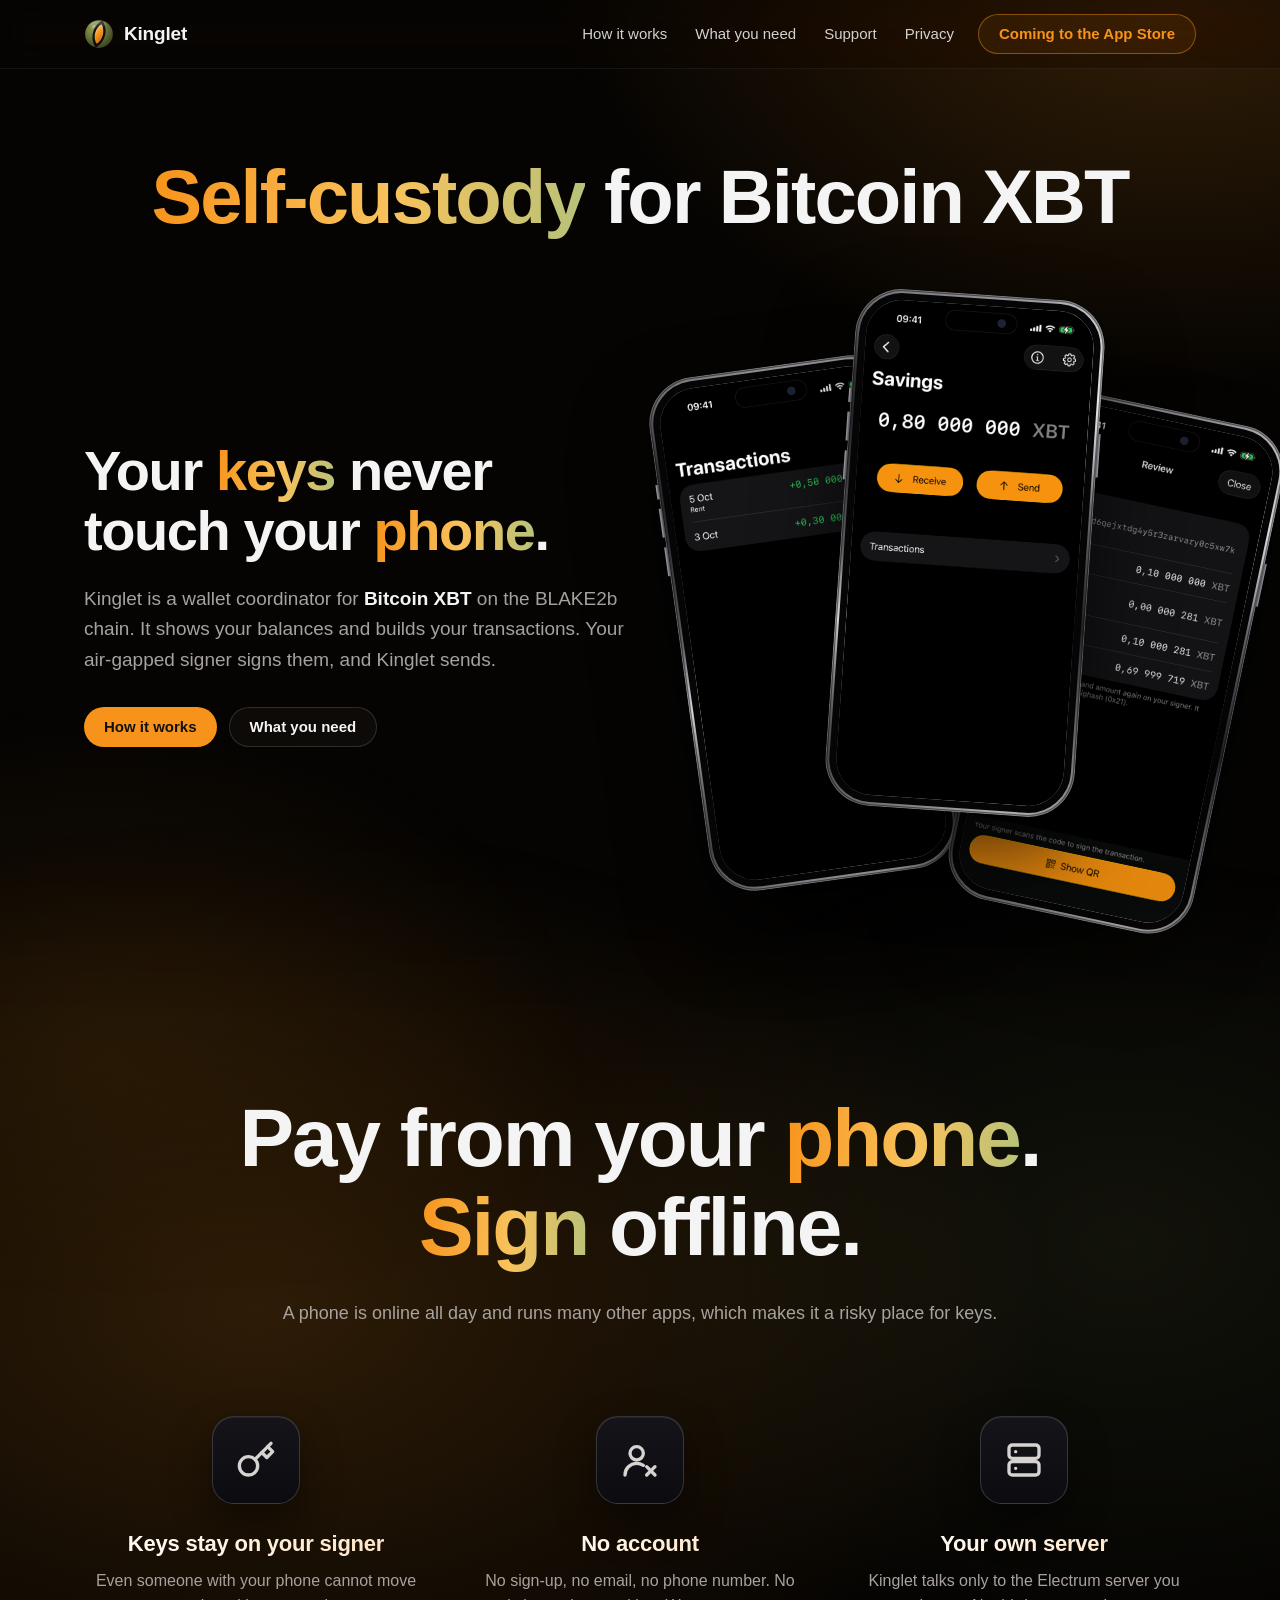
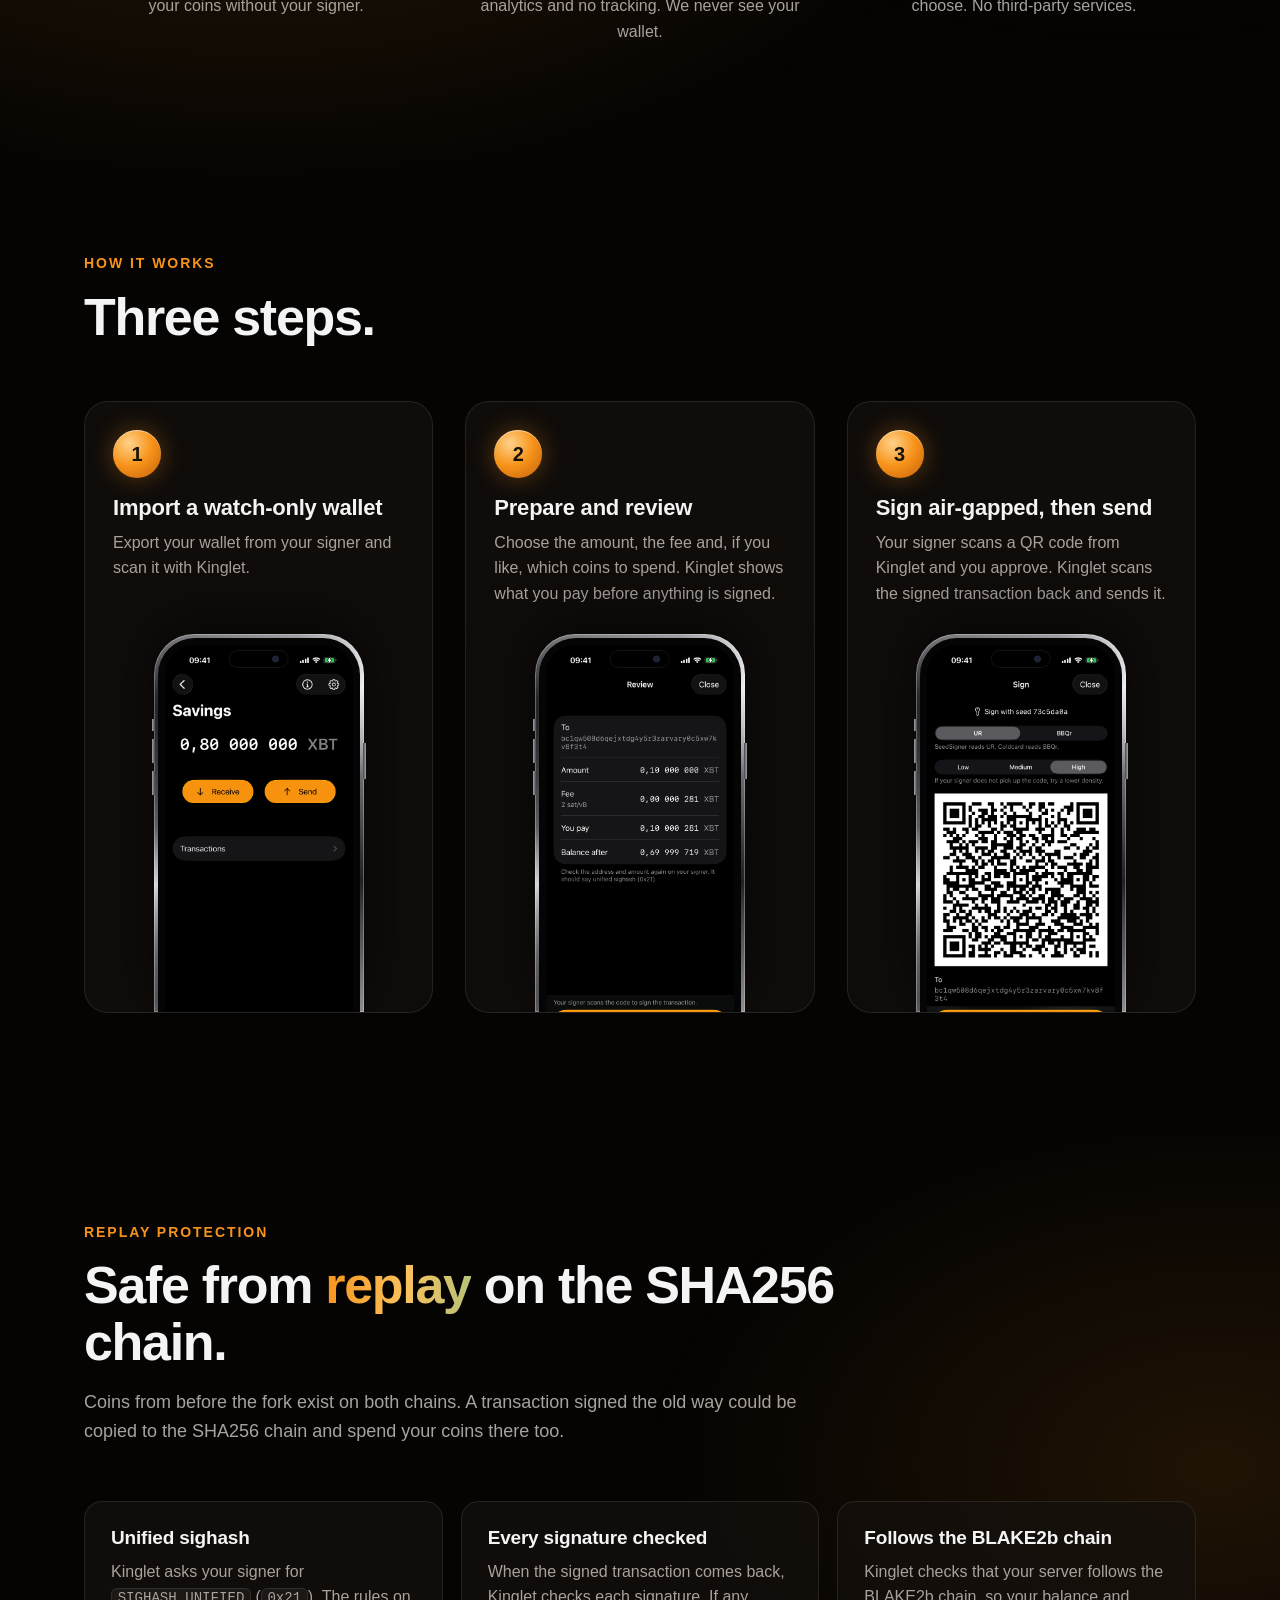
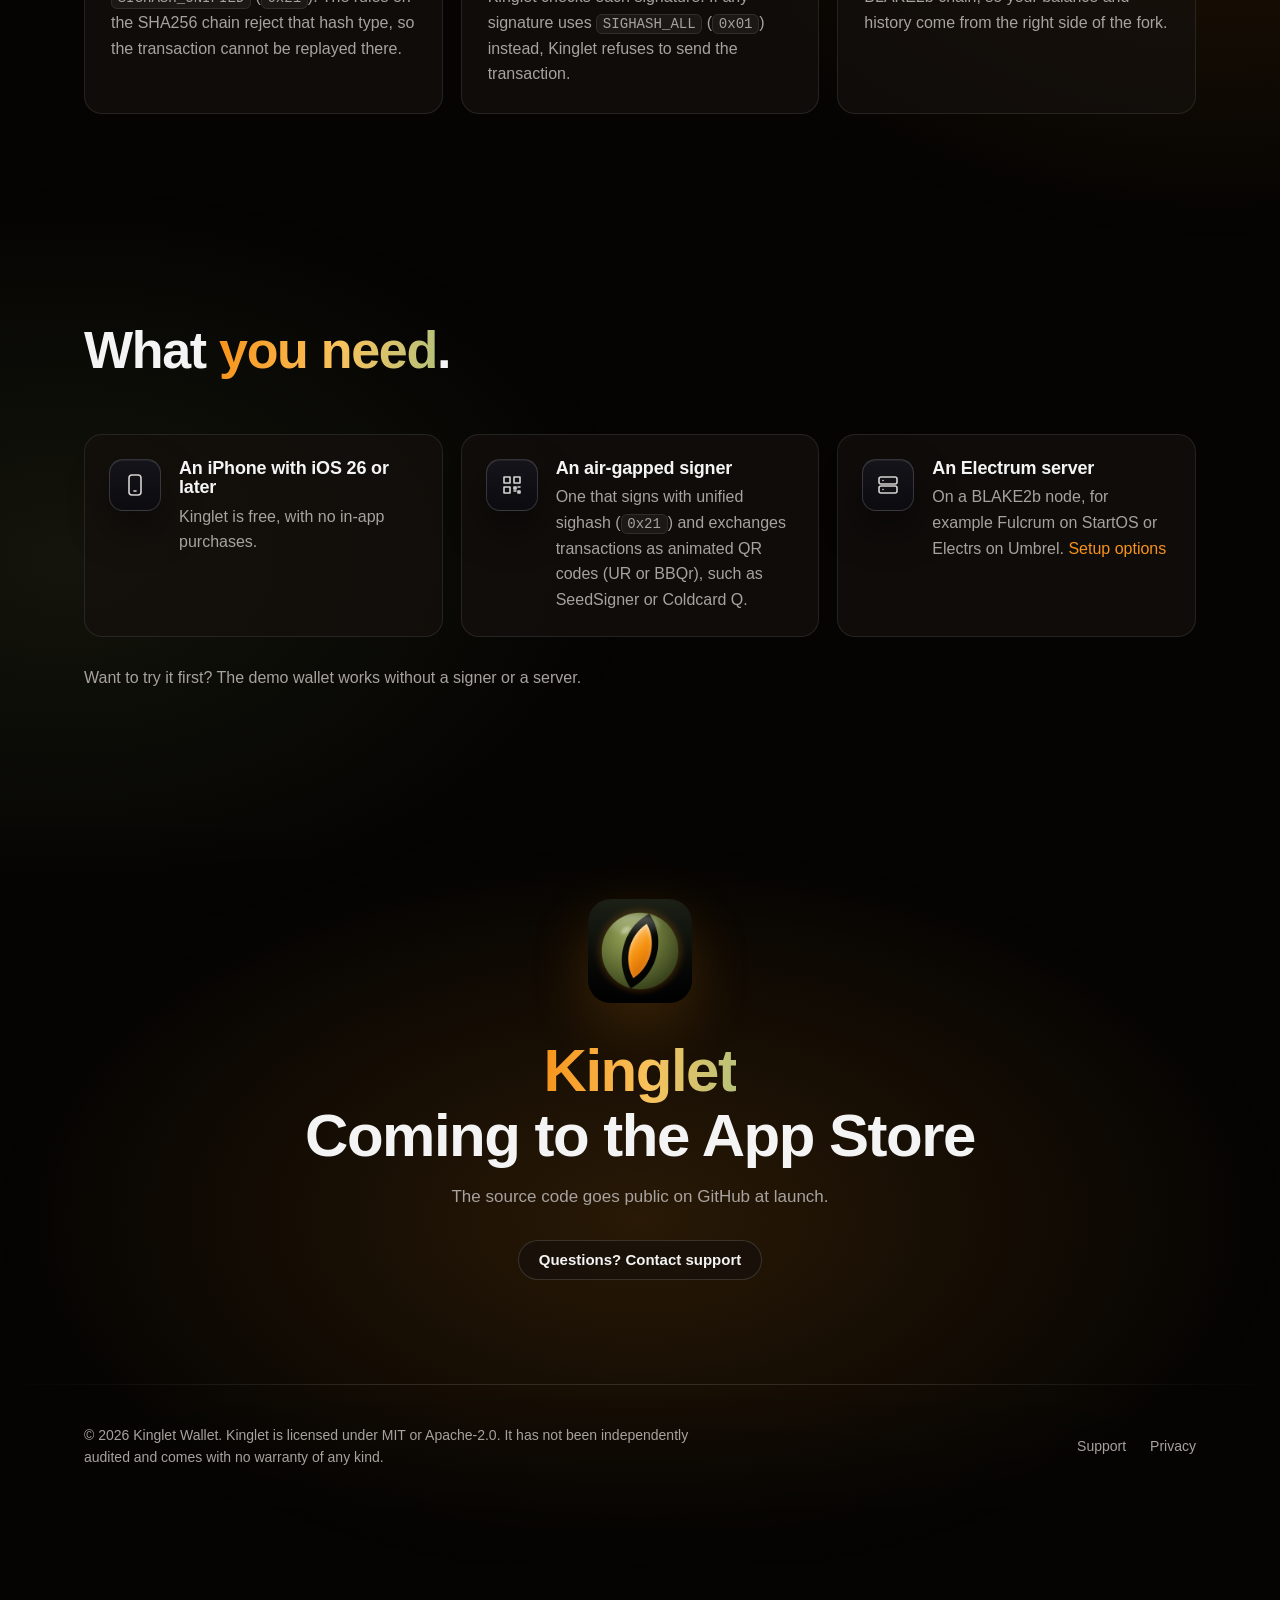
==== commit 4bacf57a: "Keep step phones in proportion on small screens A fixed 380px height made narrow frames crop the scr" ====
--- a/index.html
+++ b/index.html
@@ -5,16 +5,26 @@
 <meta name="viewport" content="width=device-width, initial-scale=1">
 <title>Kinglet Wallet: watch-only wallet for Bitcoin XBT</title>
 <meta name="description" content="Kinglet is a free, watch-only wallet coordinator for Bitcoin XBT on iPhone. It shows your balances and builds transactions. Your air-gapped signer signs. Kinglet never holds a private key.">
+<meta property="og:type" content="website">
+<meta property="og:site_name" content="Kinglet Wallet">
+<meta property="og:title" content="Kinglet Wallet: watch-only wallet for Bitcoin XBT">
+<meta property="og:description" content="Kinglet is a free, watch-only wallet coordinator for Bitcoin XBT on iPhone. It shows your balances and builds transactions. Your air-gapped signer signs. Kinglet never holds a private key.">
+<meta property="og:url" content="https://kingletwallet.com/">
+<meta property="og:image" content="https://kingletwallet.com/assets/img/og.jpg">
+<meta property="og:image:width" content="2400">
+<meta property="og:image:height" content="1260">
+<meta property="og:image:alt" content="Kinglet Wallet: self-custody for Bitcoin XBT, with three app screens">
+<meta name="twitter:card" content="summary_large_image">
 <meta name="theme-color" content="#050506">
-<link rel="icon" href="/assets/img/mark.svg?v=20261116h" type="image/svg+xml">
-<link rel="apple-touch-icon" href="/assets/img/apple-touch-icon.png?v=20261116h">
-<link rel="stylesheet" href="/assets/style.css?v=20261116h">
+<link rel="icon" href="/assets/img/mark.svg?v=20261116j" type="image/svg+xml">
+<link rel="apple-touch-icon" href="/assets/img/apple-touch-icon.png?v=20261116j">
+<link rel="stylesheet" href="/assets/style.css?v=20261116j">
 </head>
 <body>
 
 <header class="site-header">
   <div class="wrap">
-    <a class="brand" href="/"><img src="/assets/img/mark.svg?v=20261116h" alt="" width="30" height="30">Kinglet</a>
+    <a class="brand" href="/"><img src="/assets/img/mark.svg?v=20261116j" alt="" width="30" height="30">Kinglet</a>
     <nav class="nav" aria-label="Main">
       <a class="hide-sm" href="#how">How it works</a>
       <a class="hide-sm" href="#needs">What you need</a>
@@ -39,9 +49,9 @@
       </div>
     </div>
     <div class="phones" aria-hidden="true">
-      <div class="phone p1"><img src="/assets/img/transactions.png?v=20261116h" alt="" width="600" height="1304"></div>
-      <div class="phone p2"><img src="/assets/img/balance.png?v=20261116h" alt="" width="600" height="1304"></div>
-      <div class="phone p3"><img src="/assets/img/review.png?v=20261116h" alt="" width="600" height="1304"></div>
+      <div class="phone p1"><img src="/assets/img/transactions.png?v=20261116j" alt="" width="600" height="1304"></div>
+      <div class="phone p2"><img src="/assets/img/balance.png?v=20261116j" alt="" width="600" height="1304"></div>
+      <div class="phone p3"><img src="/assets/img/review.png?v=20261116j" alt="" width="600" height="1304"></div>
     </div>
   </div>
 </section>
@@ -88,19 +98,19 @@
         <span class="step-num">1</span>
         <h3>Import a watch-only wallet</h3>
         <p>Export your wallet from your signer and scan it with Kinglet.</p>
-        <div class="phone"><img src="/assets/img/balance.png?v=20261116h" alt="Kinglet wallet screen with balance, Receive and Send" width="600" height="1304" loading="lazy"></div>
+        <div class="phone"><img src="/assets/img/balance.png?v=20261116j" alt="Kinglet wallet screen with balance, Receive and Send" width="600" height="1304" loading="lazy"></div>
       </article>
       <article class="step">
         <span class="step-num">2</span>
         <h3>Prepare and review</h3>
         <p>Choose the amount, the fee and, if you like, which coins to spend. Kinglet shows what you pay before anything is signed.</p>
-        <div class="phone"><img src="/assets/img/review.png?v=20261116h" alt="Review screen with address, amount, fee and balance after" width="600" height="1304" loading="lazy"></div>
+        <div class="phone"><img src="/assets/img/review.png?v=20261116j" alt="Review screen with address, amount, fee and balance after" width="600" height="1304" loading="lazy"></div>
       </article>
       <article class="step">
         <span class="step-num">3</span>
         <h3>Sign air-gapped, then send</h3>
         <p>Your signer scans a QR code from Kinglet and you approve. Kinglet scans the signed transaction back and sends it.</p>
-        <div class="phone"><img src="/assets/img/qr.png?v=20261116h" alt="Sign screen with an animated QR code for the signer" width="600" height="1304" loading="lazy"></div>
+        <div class="phone"><img src="/assets/img/qr.png?v=20261116j" alt="Sign screen with an animated QR code for the signer" width="600" height="1304" loading="lazy"></div>
       </article>
     </div>
   </div>
@@ -170,7 +180,7 @@
 
 <section class="cta glow">
   <div class="wrap">
-    <img class="app-icon" src="/assets/img/icon-256.png?v=20261116h" alt="Kinglet app icon" width="104" height="104">
+    <img class="app-icon" src="/assets/img/icon-256.png?v=20261116j" alt="Kinglet app icon" width="104" height="104">
     <h2><span class="grad">Kinglet</span><br>Coming to the App Store</h2>
     <p>The source code goes public on GitHub at launch.</p>
     <div class="actions">
--- a/assets/style.css
+++ b/assets/style.css
@@ -295,7 +295,9 @@
 .step .phone {
   width: 72%;
   max-width: 250px;
-  height: 380px;
+  /* Ratio, not a fixed height, so a narrow frame never crops the sides */
+  aspect-ratio: 5 / 9;
+  min-height: 0;
   margin: auto auto 0;
   padding-bottom: 0;
   border-radius: 40px 40px 0 0;
@@ -411,7 +413,7 @@
   .phones { height: 520px; max-width: 560px; width: 100%; margin: 0 auto; }
   .phones .phone { width: 210px; }
   .steps, .cards, .cards-2 { grid-template-columns: 1fr; }
-  .step .phone { width: 60%; }
+  .step .phone { width: 82%; max-width: 320px; aspect-ratio: 4 / 5; }
   .tiles { grid-template-columns: 1fr; gap: 56px; margin-top: 64px; }
   .needs { grid-template-columns: 1fr; }
 }
